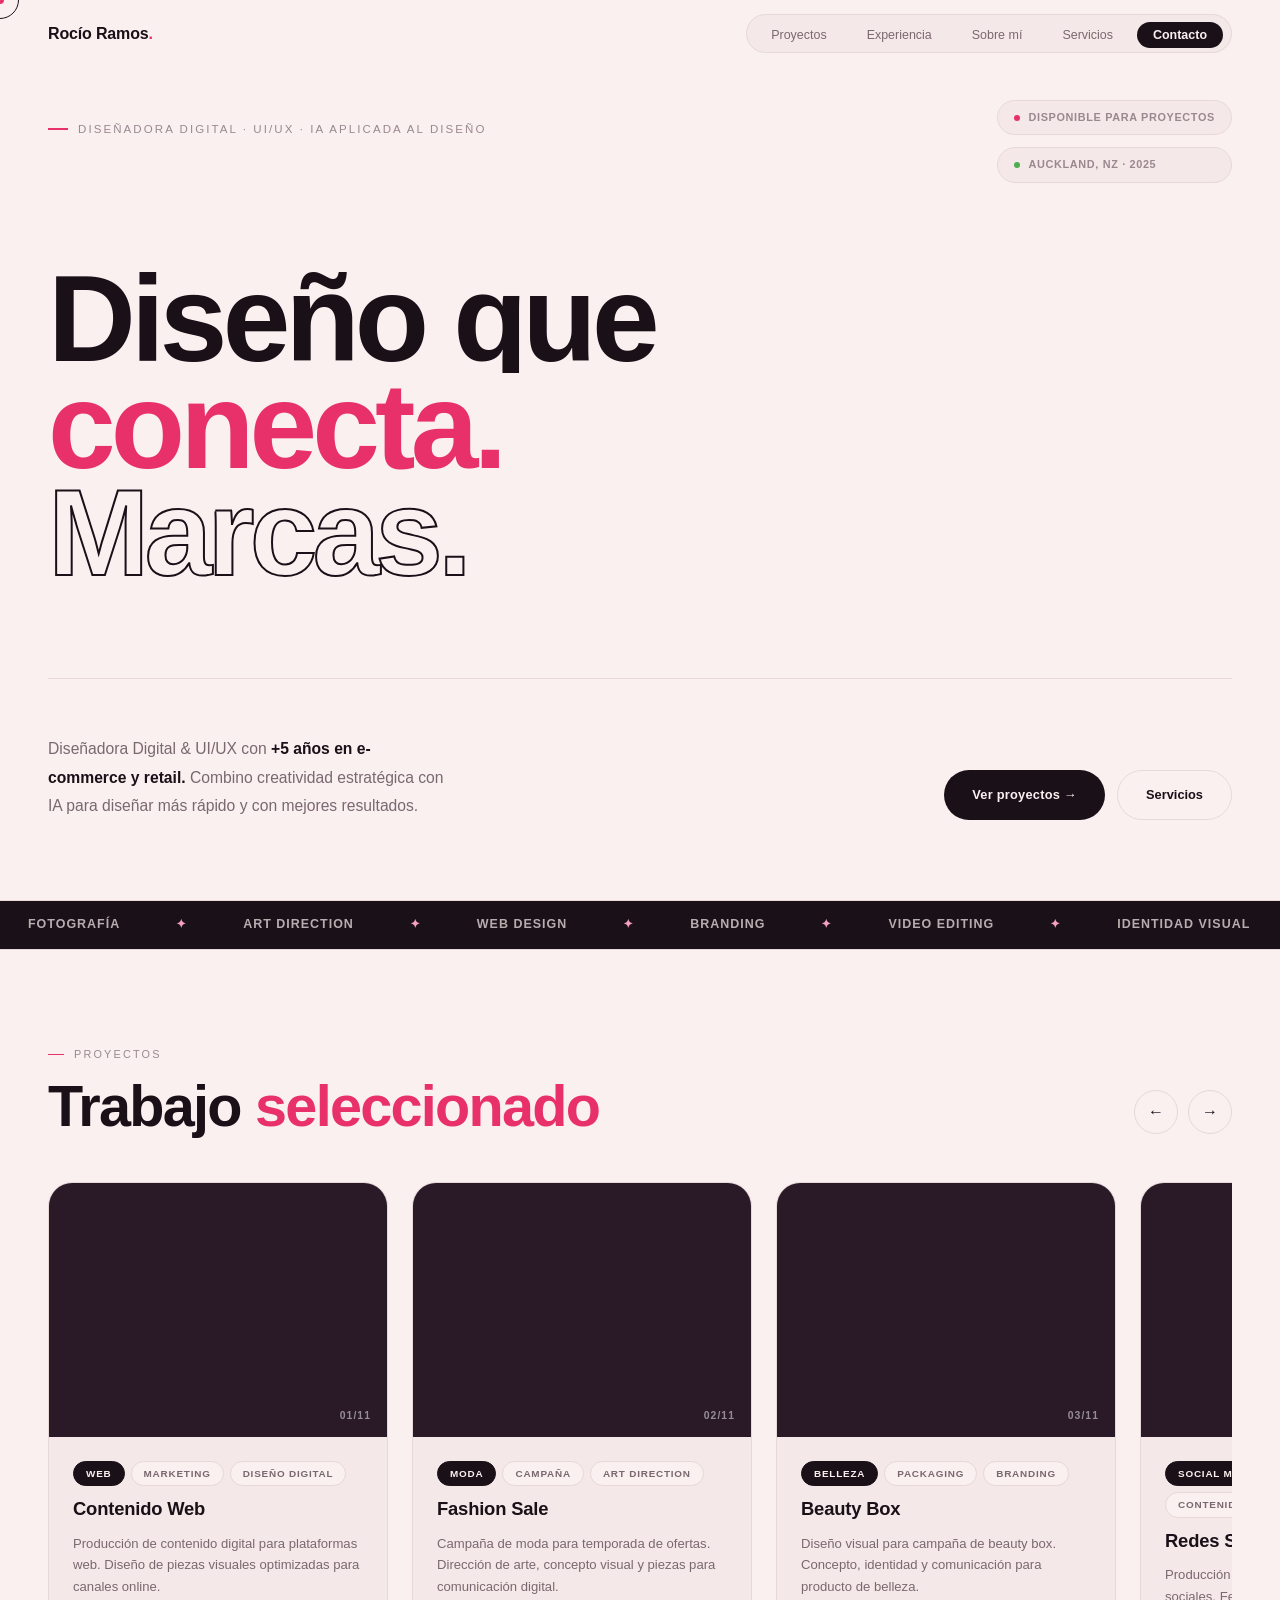
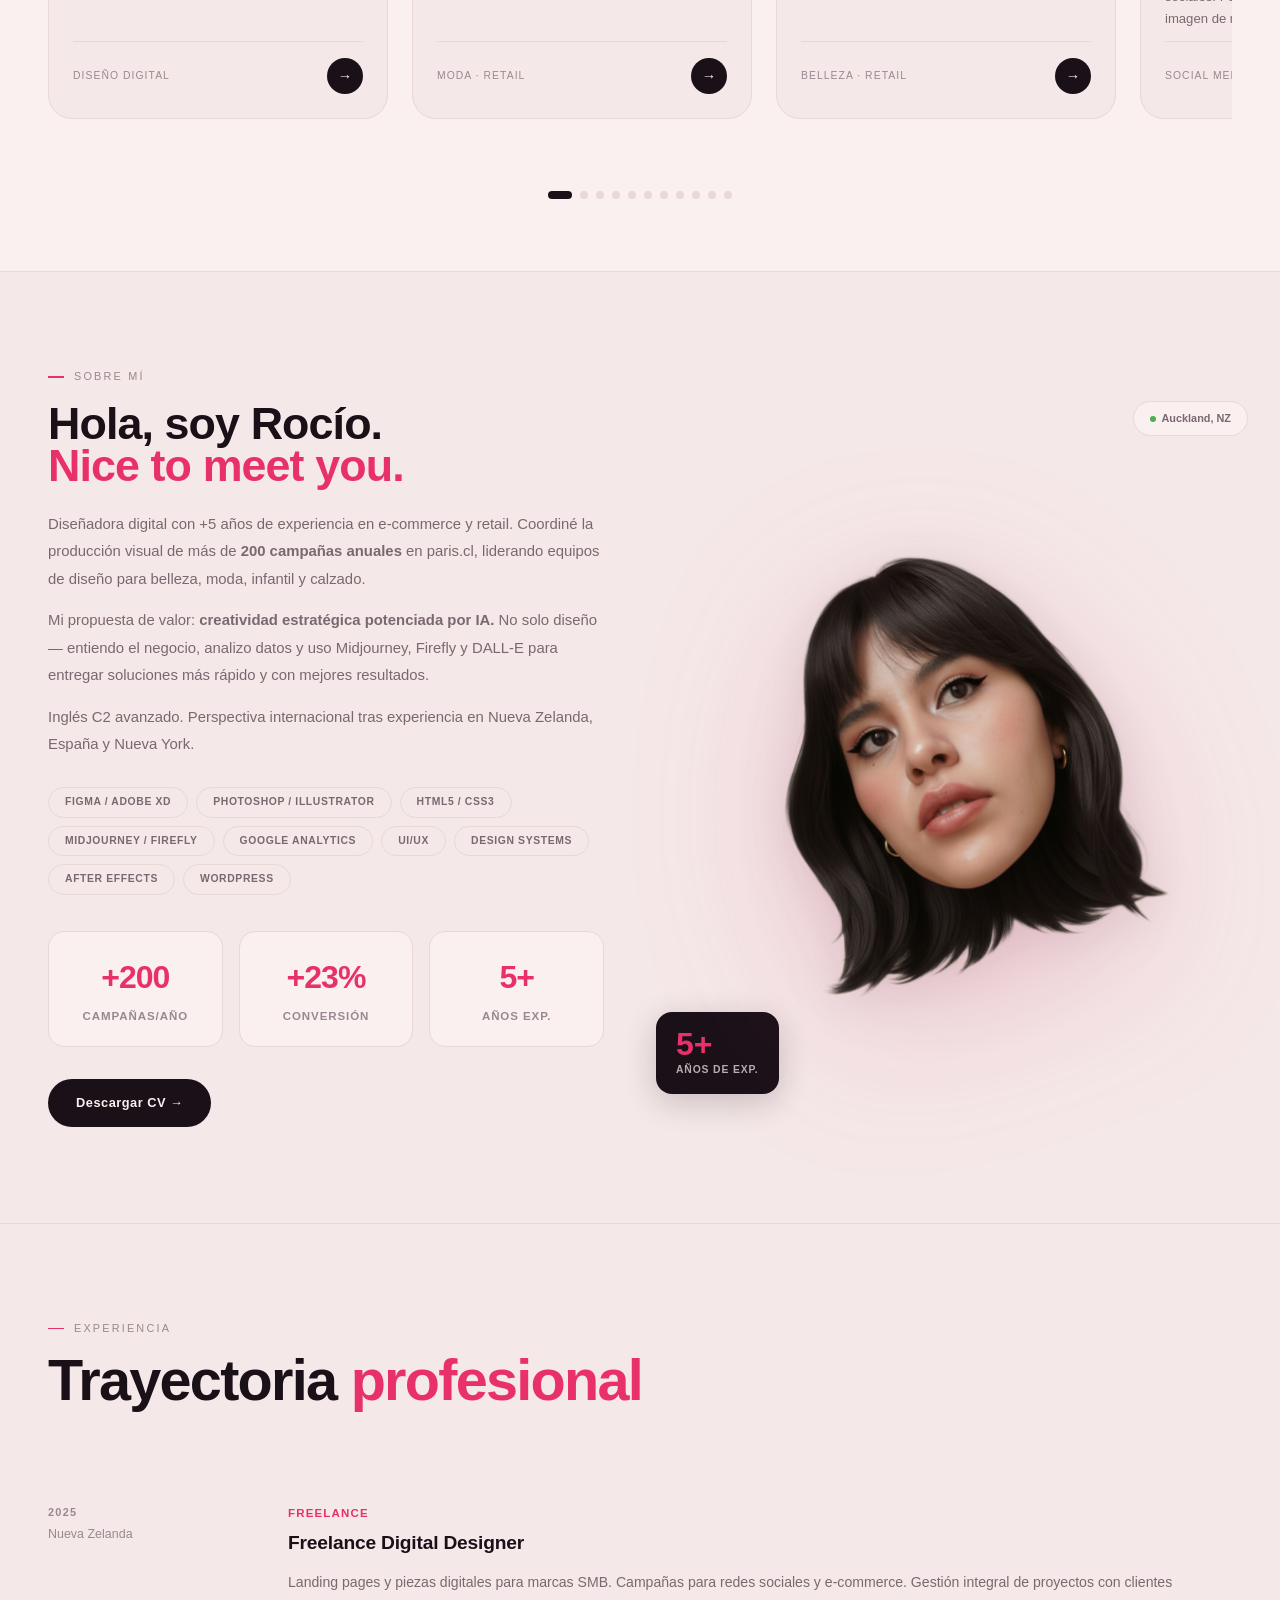
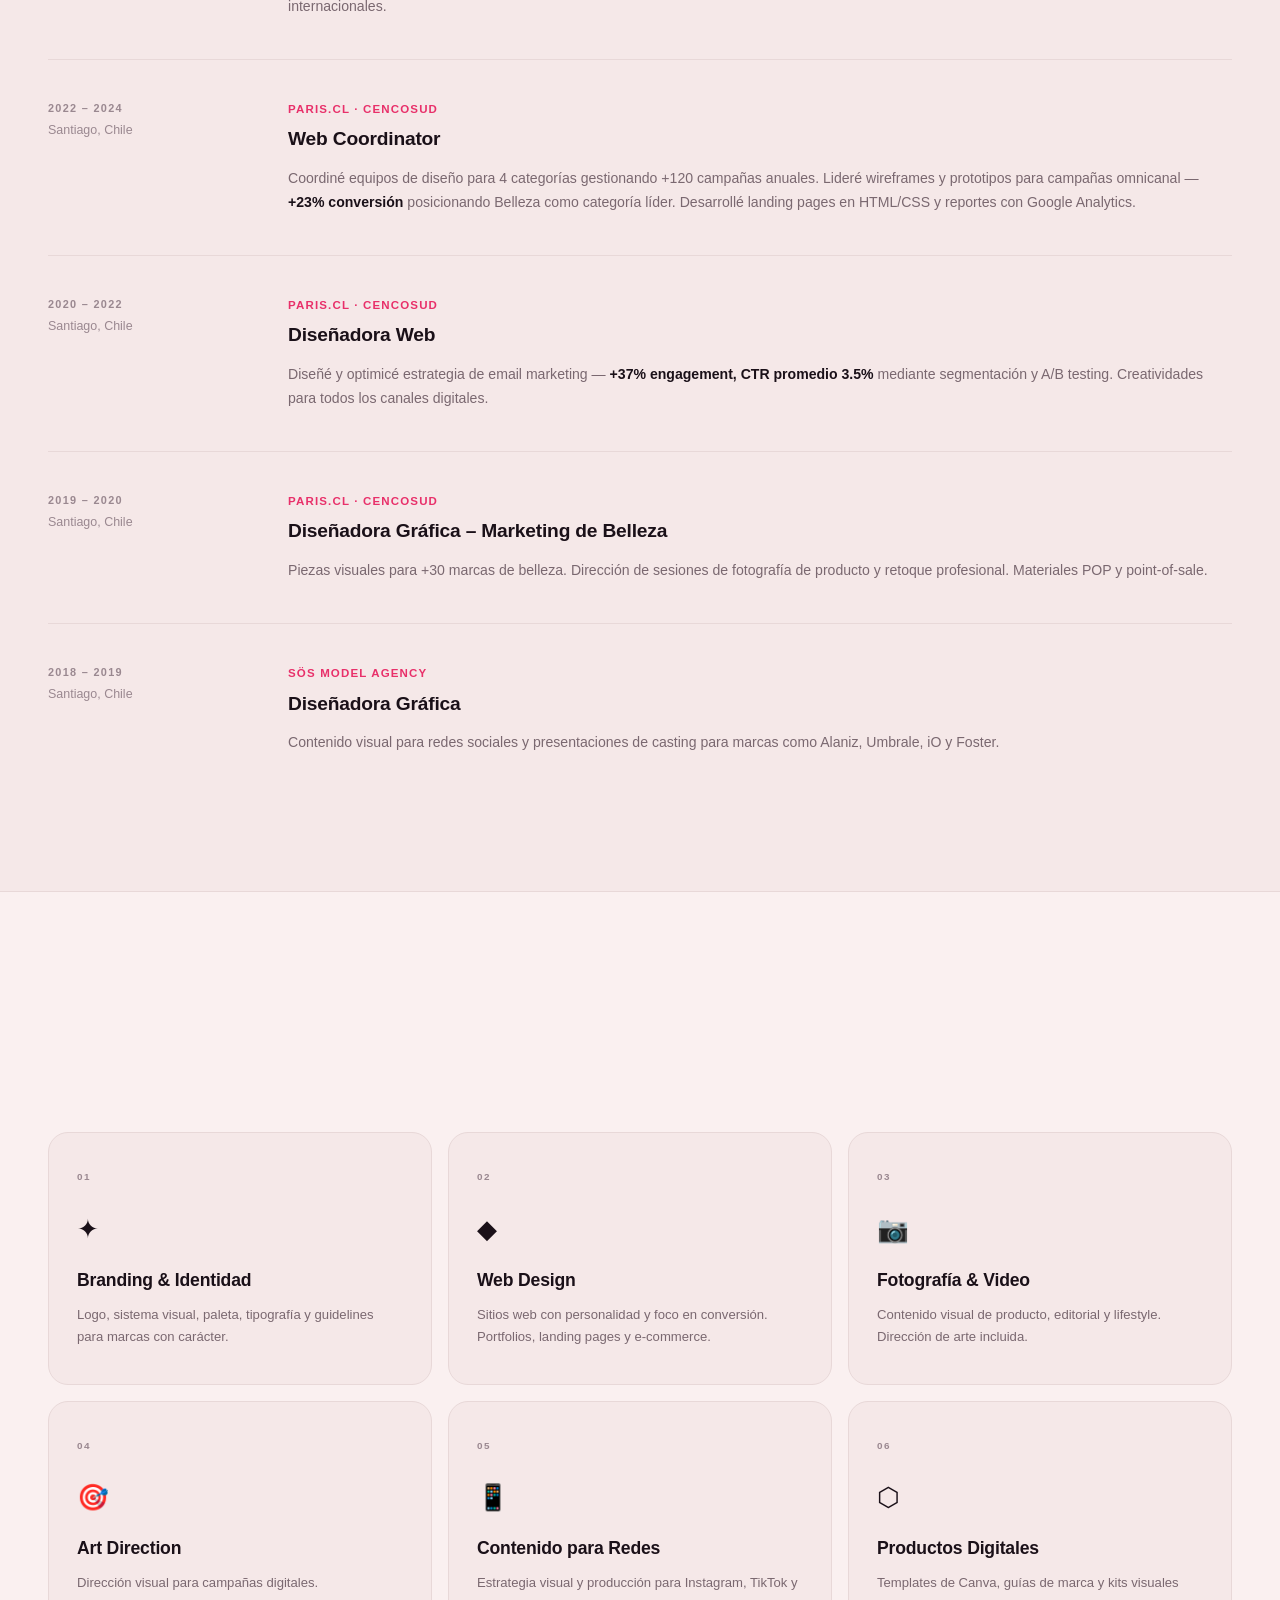
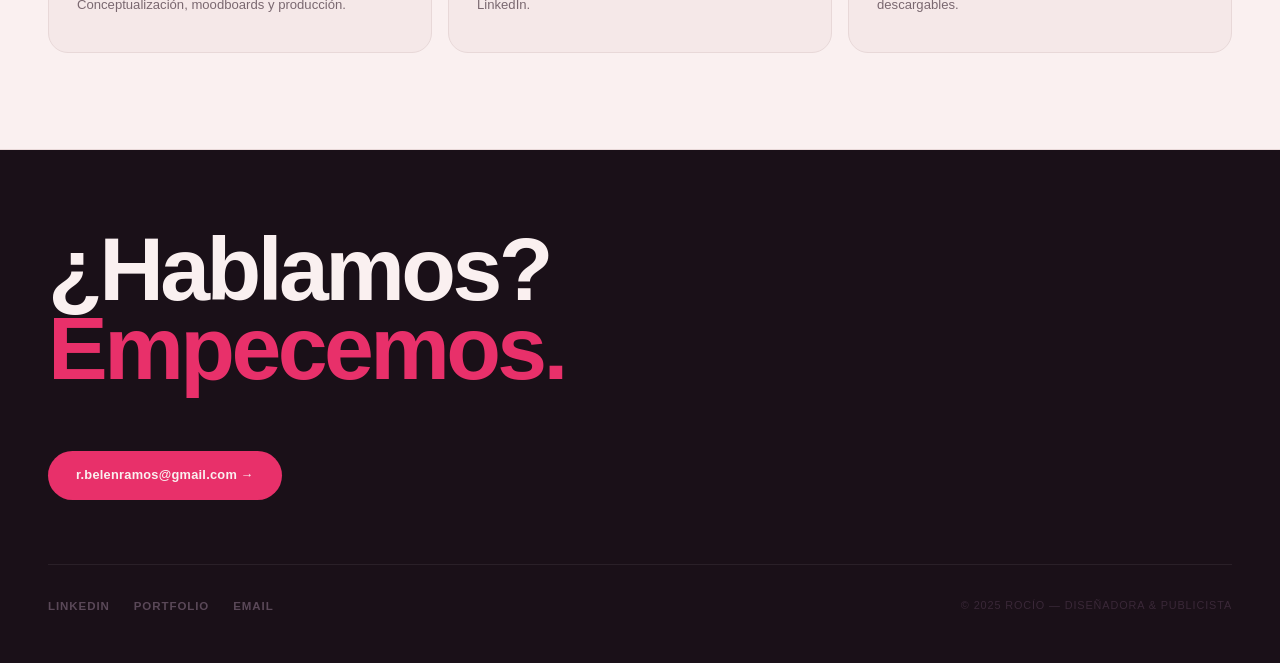
==== index.html @ 5557139a "Initial portfolio upload" ====
<!DOCTYPE html>
<html lang="es">
<head>
<meta charset="UTF-8">
<meta name="viewport" content="width=device-width, initial-scale=1.0">
<title>Rocío Ramos — Diseñadora & Publicista</title>
<link rel="preconnect" href="https://fonts.googleapis.com">
<link href="https://fonts.cdnfonts.com/css/satoshi" rel="stylesheet">
<style>
:root{
  --bg:#FAF0F0;
  --bg2:#F5E8E8;
  --bg3:#EFE0E0;
  --ink:#1A1018;
  --muted:#9A8890;
  --mid:#7A6870;
  --line:#E8D8D8;
  --accent:#E8306A;
  --accent2:#F5A0C0;
  --card2:#E8F4FF;
  --card4:#E8FFE8;
  --card6:#FFE8F4;
}
*,*::before,*::after{box-sizing:border-box;margin:0;padding:0}
html{scroll-behavior:smooth}
body{background:var(--bg);color:var(--ink);font-family:'Satoshi',sans-serif;font-weight:400;overflow-x:hidden;cursor:none;line-height:1.6}

/* CURSOR */
#cdot{position:fixed;width:8px;height:8px;background:var(--accent);border-radius:50%;pointer-events:none;z-index:9999;transform:translate(-50%,-50%);transition:width .2s,height .2s}
#cring{position:fixed;width:38px;height:38px;border:1.5px solid var(--ink);border-radius:50%;pointer-events:none;z-index:9998;transform:translate(-50%,-50%);transition:width .35s,height .35s,border-color .3s,opacity .3s}
body.hov #cdot{width:14px;height:14px}
body.hov #cring{width:54px;height:54px;border-color:var(--accent);opacity:.6}

/* NAV */
nav{
  position:fixed;top:0;left:0;right:0;z-index:200;
  padding:0 48px;height:68px;
  display:flex;justify-content:space-between;align-items:center;
  background:var(--bg);
  border-bottom:1px solid transparent;
  transition:border-color .3s;
}
nav.scrolled{border-color:var(--line)}
.nav-logo{
  font-size:1rem;font-weight:800;text-decoration:none;
  color:var(--ink);letter-spacing:-.01em;
}
.nav-logo span{color:var(--accent)}
.nav-links{display:flex;gap:8px;list-style:none;align-items:center;
  background:var(--bg2);border-radius:100px;padding:6px 8px;border:1px solid var(--line);}
.nav-links a{
  text-decoration:none;color:var(--mid);font-size:.78rem;
  font-weight:500;cursor:none;transition:color .2s;
  padding:6px 16px;border-radius:100px;
}
.nav-links a:hover{color:var(--ink);background:var(--bg)}
.nav-cta{
  background:var(--ink) !important;color:#FAF0F0 !important;
  font-weight:600 !important;
}
.nav-cta:hover{background:var(--accent) !important;color:white !important}

/* HERO */
.hero{
  min-height:100vh;
  padding:120px 48px 80px;
  display:grid;
  grid-template-rows:auto 1fr auto;
  position:relative;
  overflow:hidden;
}

.hero-eyebrow{
  font-size:.72rem;letter-spacing:.18em;text-transform:uppercase;
  color:var(--muted);margin-bottom:36px;
  display:flex;align-items:center;gap:10px;
  opacity:0;animation:fadeUp .6s .1s forwards;
}
.hero-eyebrow::before{content:'';width:20px;height:1.5px;background:var(--accent)}

.hero-heading{
  font-size:clamp(4rem,9.5vw,10rem);
  line-height:.88;font-weight:800;
  letter-spacing:-.04em;
  align-self:center;
}
.hl{display:block;overflow:hidden}
.hl-i{display:block;opacity:0;transform:translateY(105%)}
.hl:nth-child(1) .hl-i{animation:lineUp .85s .15s forwards}
.hl:nth-child(2) .hl-i{animation:lineUp .85s .27s forwards}
.hl:nth-child(3) .hl-i{animation:lineUp .85s .39s forwards}
.hero-heading .acc{color:var(--accent)}
.hero-heading .out{
  -webkit-text-stroke:2px var(--ink);color:transparent;
}

.hero-bottom{
  display:flex;justify-content:space-between;align-items:flex-end;
  padding-top:56px;
  border-top:1px solid var(--line);
  opacity:0;animation:fadeUp .7s .6s forwards;
}
.hero-bio{max-width:400px;font-size:.98rem;line-height:1.8;color:var(--mid)}
.hero-bio strong{color:var(--ink);font-weight:600}
.hero-actions{display:flex;gap:12px;flex-shrink:0}

.btn-fill{
  display:inline-flex;align-items:center;gap:8px;
  background:var(--ink);color:var(--bg);
  padding:14px 28px;font-size:.8rem;font-weight:700;
  letter-spacing:.02em;border-radius:100px;
  text-decoration:none;cursor:none;
  transition:background .25s,transform .2s;
}
.btn-fill:hover{background:var(--accent);transform:translateY(-2px)}
.btn-ghost{
  display:inline-flex;align-items:center;gap:8px;
  background:transparent;color:var(--ink);
  padding:14px 28px;font-size:.8rem;font-weight:600;
  border:1.5px solid var(--line);border-radius:100px;
  text-decoration:none;cursor:none;
  transition:border-color .25s,transform .2s;
}
.btn-ghost:hover{border-color:var(--ink);transform:translateY(-2px)}

/* deco pill top-right */
.hero-deco{
  position:absolute;top:100px;right:48px;
  display:flex;flex-direction:column;gap:12px;
  opacity:0;animation:fadeUp .7s .7s forwards;
}
.deco-pill{
  background:var(--bg2);border:1px solid var(--line);
  border-radius:100px;padding:8px 16px;
  font-size:.68rem;font-weight:600;letter-spacing:.06em;
  text-transform:uppercase;color:var(--muted);
  display:flex;align-items:center;gap:8px;
}
.deco-pill-dot{width:6px;height:6px;background:var(--accent);border-radius:50%}

/* TICKER */
.ticker{overflow:hidden;border-top:1px solid var(--line);border-bottom:1px solid var(--line);padding:14px 0;background:var(--ink)}
.ticker-track{display:flex;width:max-content;animation:scroll 26s linear infinite}
.ticker-track:hover{animation-play-state:paused}
.ticker-item{font-size:.78rem;font-weight:700;color:#FAF0F0;padding:0 28px;letter-spacing:.08em;text-transform:uppercase;white-space:nowrap;opacity:.7}
.ticker-sep{color:var(--accent2);opacity:1 !important}

/* SECTION WRAPPER */
.section{padding:96px 48px;border-bottom:1px solid var(--line)}
.sec-label{
  font-size:.68rem;letter-spacing:.2em;text-transform:uppercase;
  color:var(--muted);margin-bottom:16px;
  display:flex;align-items:center;gap:10px;
}
.sec-label::before{content:'';width:16px;height:1.5px;background:var(--accent)}
.sec-title{
  font-size:clamp(2.4rem,4.5vw,4rem);font-weight:800;
  letter-spacing:-.03em;line-height:.95;margin-bottom:56px;
}
.sec-title .acc{color:var(--accent)}

/* ── PROJECTS SLIDER ── */
#proyectos{padding-bottom:0}
.proj-header{
  display:flex;justify-content:space-between;align-items:flex-end;
  margin-bottom:48px;
}
.proj-controls{display:flex;gap:10px}
.proj-btn{
  width:44px;height:44px;border-radius:50%;
  border:1.5px solid var(--line);background:transparent;
  display:flex;align-items:center;justify-content:center;
  font-size:1rem;color:var(--ink);cursor:none;
  transition:background .2s,border-color .2s,color .2s,transform .2s;
}
.proj-btn:hover{background:var(--ink);border-color:var(--ink);color:var(--bg);transform:scale(1.05)}
.proj-btn.active-btn{background:var(--ink);border-color:var(--ink);color:var(--bg)}

.slider-viewport{overflow:hidden;padding-bottom:72px}
.slider-track{
  display:flex;gap:24px;
  transition:transform .6s cubic-bezier(.16,1,.3,1);
}

.proj-card{
  flex-shrink:0;
  width:340px;
  background:var(--bg2);
  border-radius:24px;
  overflow:hidden;
  border:1px solid var(--line);
  cursor:none;
  transition:transform .35s cubic-bezier(.16,1,.3,1),box-shadow .35s;
  display:flex;flex-direction:column;
}
.proj-card:hover{transform:translateY(-8px);box-shadow:0 24px 60px rgba(26,16,24,.1)}

.proj-card-img{
  width:100%;aspect-ratio:4/3;
  display:flex;align-items:center;justify-content:center;
  font-size:2.5rem;
  position:relative;overflow:hidden;
  flex-shrink:0;
}
.proj-card-img .proj-num-overlay{
  position:absolute;bottom:12px;right:16px;
  font-size:.65rem;font-weight:700;letter-spacing:.1em;
  color:rgba(255,255,255,.5);
}

.proj-card-body{padding:24px;flex:1;display:flex;flex-direction:column;gap:12px}
.proj-card-tags{display:flex;flex-wrap:wrap;gap:6px}
.proj-card-tag{
  font-size:.62rem;font-weight:700;letter-spacing:.08em;text-transform:uppercase;
  padding:4px 12px;border-radius:100px;
  background:var(--bg);border:1px solid var(--line);
  color:var(--mid);
}
.proj-card-tag.hl-tag{background:var(--ink);color:var(--bg);border-color:var(--ink)}
.proj-card-name{font-size:1.15rem;font-weight:800;letter-spacing:-.01em;line-height:1.2}
.proj-card-desc{font-size:.82rem;color:var(--mid);line-height:1.65;flex:1}
.proj-card-footer{
  display:flex;justify-content:space-between;align-items:center;
  padding-top:16px;border-top:1px solid var(--line);margin-top:auto;
}
.proj-card-year{font-size:.65rem;letter-spacing:.1em;text-transform:uppercase;color:var(--muted)}
.proj-card-arrow{
  width:36px;height:36px;border-radius:50%;
  background:var(--ink);color:var(--bg);
  display:flex;align-items:center;justify-content:center;
  font-size:.9rem;
  transition:background .2s,transform .3s;
}
.proj-card:hover .proj-card-arrow{background:var(--accent);transform:rotate(45deg)}

/* slider dots */
.slider-dots{
  display:flex;gap:8px;justify-content:center;
  padding:0 0 72px;
}
.dot{
  width:8px;height:8px;border-radius:50%;
  background:var(--line);cursor:none;
  transition:width .3s,background .3s;
}
.dot.active{width:24px;border-radius:4px;background:var(--ink)}

/* ABOUT */
#sobre-mi{background:var(--bg2);display:grid;grid-template-columns:1fr 1fr;gap:72px;align-items:center}
#sobre-mi .about-img-wrap{order:2}
#sobre-mi .sr:last-child{order:1}
.about-img-wrap{position:relative}
.about-img{
  width:100%;aspect-ratio:3/4;
  background:transparent;border:none;border-radius:0;
  display:flex;align-items:center;justify-content:center;overflow:visible;
}
.about-img img{
  width:100%;height:100%;object-fit:contain;object-position:center;
  filter:drop-shadow(0 40px 80px rgba(200,48,100,.2)) drop-shadow(0 8px 24px rgba(26,16,24,.1));
  transform-origin:center;
  transition:filter .3s;
  position:relative;z-index:2;
}
.about-img img:hover{
  filter:drop-shadow(0 48px 96px rgba(200,48,100,.3)) drop-shadow(0 8px 24px rgba(26,16,24,.12));
}
  50%{transform:translateY(-14px) rotate(.5deg)}
}
#about-section{position:relative;overflow:hidden}
#about-section::before{
  content:'';position:absolute;inset:0;
  background:
    radial-gradient(ellipse 70% 60% at 20% 50%, rgba(232,48,106,.1) 0%, transparent 65%),
    radial-gradient(ellipse 50% 50% at 80% 30%, rgba(245,160,192,.15) 0%, transparent 60%),
    radial-gradient(ellipse 40% 40% at 60% 80%, rgba(200,48,150,.08) 0%, transparent 55%);
  pointer-events:none;z-index:0;
}
#about-section > *{position:relative;z-index:1}
.about-img img{will-change:transform}
.about-badge{
  position:absolute;bottom:24px;left:-20px;
  background:var(--ink);color:var(--bg);
  border-radius:16px;padding:16px 20px;
  font-size:.78rem;font-weight:700;
  box-shadow:0 8px 32px rgba(26,16,24,.2);
}
.about-badge-n{font-size:2rem;font-weight:800;line-height:1;color:var(--accent)}
.about-badge-l{font-size:.65rem;letter-spacing:.08em;text-transform:uppercase;opacity:.7;margin-top:2px}
.about-location{
  position:absolute;top:24px;right:-16px;
  background:var(--bg);border:1px solid var(--line);
  border-radius:100px;padding:8px 16px;
  font-size:.68rem;font-weight:600;color:var(--mid);
  display:flex;align-items:center;gap:6px;
}
.loc-dot{width:6px;height:6px;background:#4CAF50;border-radius:50%}

.about-h{font-size:clamp(1.9rem,3.5vw,3.2rem);font-weight:800;letter-spacing:-.02em;line-height:.95;margin-bottom:24px}
.about-h .acc{color:var(--accent)}
.about-p{font-size:.93rem;line-height:1.85;color:var(--mid);margin-bottom:14px}
.skills{display:flex;flex-wrap:wrap;gap:8px;margin-top:28px}
.skill{
  font-size:.65rem;font-weight:700;letter-spacing:.06em;text-transform:uppercase;
  border:1.5px solid var(--line);color:var(--mid);
  padding:6px 16px;border-radius:100px;cursor:none;
  transition:border-color .2s,color .2s,background .2s;
}
.skill:hover{border-color:var(--ink);color:var(--ink);background:var(--bg)}

/* SERVICIOS */
#servicios{background:var(--bg)}
.srv-grid{display:grid;grid-template-columns:repeat(3,1fr);gap:16px;margin-top:0}
.srv-card{
  background:var(--bg2);border:1px solid var(--line);
  border-radius:20px;padding:36px 28px;
  cursor:none;position:relative;overflow:hidden;
  transition:transform .3s,box-shadow .3s,background .3s;
}
.srv-card:hover{transform:translateY(-4px);box-shadow:0 16px 40px rgba(26,16,24,.08);background:var(--bg3)}
.srv-card::before{
  content:'';position:absolute;top:0;left:0;right:0;
  height:3px;background:var(--accent);
  transform:scaleX(0);transform-origin:left;
  transition:transform .4s cubic-bezier(.16,1,.3,1);
}
.srv-card:hover::before{transform:scaleX(1)}
.srv-n{font-size:.62rem;letter-spacing:.14em;color:var(--muted);margin-bottom:24px;font-weight:600}
.srv-icon{font-size:1.6rem;margin-bottom:16px;display:block}
.srv-name{font-size:1.1rem;font-weight:800;margin-bottom:10px;letter-spacing:-.01em}
.srv-desc{font-size:.82rem;color:var(--mid);line-height:1.65}

/* FOOTER */
footer{background:var(--ink);color:var(--bg);padding:80px 48px 48px}
.footer-big{
  font-size:clamp(3rem,7vw,7rem);font-weight:800;
  line-height:.88;letter-spacing:-.04em;margin-bottom:64px;
}
.footer-big .acc{color:var(--accent)}
.footer-row{
  display:flex;justify-content:space-between;align-items:center;
  padding-top:32px;border-top:1px solid #2A2028;
}
.footer-links{display:flex;gap:24px}
.footer-links a{
  font-size:.72rem;font-weight:600;letter-spacing:.08em;text-transform:uppercase;
  color:#5A4858;text-decoration:none;cursor:none;transition:color .2s;
}
.footer-links a:hover{color:var(--accent2)}
.footer-copy{font-size:.68rem;letter-spacing:.08em;text-transform:uppercase;color:#3A2838}

/* SCROLL REVEAL */
.sr{opacity:0;transform:translateY(24px);transition:opacity .75s cubic-bezier(.16,1,.3,1),transform .75s cubic-bezier(.16,1,.3,1)}
.sr.in{opacity:1;transform:translateY(0)}

/* KEYFRAMES */
@keyframes fadeUp{from{opacity:0;transform:translateY(14px)}to{opacity:1;transform:translateY(0)}}
@keyframes lineUp{from{opacity:0;transform:translateY(105%)}to{opacity:1;transform:translateY(0)}}
@keyframes scroll{from{transform:translateX(0)}to{transform:translateX(-50%)}}

  60%{opacity:1}
  100%{transform:translate(calc(-50% + var(--vx)), calc(-50% + var(--vy))) rotate(600deg);opacity:0}
}

@keyframes confettiExplode{
  0%{transform:translate(-50%,-50%) rotate(0deg);opacity:1}
  60%{opacity:1}
  100%{transform:translate(calc(-50% + var(--vx)), calc(-50% + var(--vy))) rotate(600deg);opacity:0}
}
/* RESPONSIVE */
@media(max-width:900px){
  nav{padding:0 24px}
  .nav-links{gap:4px;padding:4px 6px}
  .nav-links a{padding:6px 10px;font-size:.72rem}
  .section{padding:64px 24px}
  .hero{padding:100px 24px 64px}
  .hero-deco{display:none}
  .hero-bottom{flex-direction:column;align-items:flex-start;gap:28px}
  .proj-card{width:280px}
  #sobre-mi{grid-template-columns:1fr;gap:40px}
  .srv-grid{grid-template-columns:1fr 1fr}
  footer{padding:56px 24px 40px}
  .footer-row{flex-direction:column;gap:16px;align-items:flex-start}
}
@media(max-width:600px){
  .srv-grid{grid-template-columns:1fr}
  .proj-card{width:260px}
}
</style>
</head>
<body>

<div id="cdot"></div>
<div id="cring"></div>

<!-- NAV -->
<nav id="nav">
  <a href="#" class="nav-logo">Rocío Ramos<span>.</span></a>
  <ul class="nav-links">
    <li><a href="#proyectos">Proyectos</a></li>
    <li><a href="#experiencia">Experiencia</a></li>
    <li><a href="#sobre-mi">Sobre mí</a></li>
    <li><a href="#servicios">Servicios</a></li>
    <li><a href="mailto:r.belenramos@gmail.com" class="nav-cta">Contacto</a></li>
  </ul>
</nav>

<!-- HERO -->
<section class="hero">
  <p class="hero-eyebrow">Diseñadora Digital · UI/UX · IA aplicada al diseño</p>

  <h1 class="hero-heading">
    <span class="hl"><span class="hl-i">Diseño que</span></span>
    <span class="hl"><span class="hl-i acc">conecta.</span></span>
    <span class="hl"><span class="hl-i out">Marcas.</span></span>
  </h1>

  <div class="hero-bottom">
    <p class="hero-bio">Diseñadora Digital & UI/UX con <strong>+5 años en e-commerce y retail.</strong> Combino creatividad estratégica con IA para diseñar más rápido y con mejores resultados.</p>
    <div class="hero-actions">
      <a href="#proyectos" class="btn-fill">Ver proyectos →</a>
      <a href="#servicios" class="btn-ghost">Servicios</a>
    </div>
  </div>

  <div class="hero-deco">
    <div class="deco-pill"><span class="deco-pill-dot"></span>Disponible para proyectos</div>
    <div class="deco-pill"><span class="deco-pill-dot" style="background:#4CAF50"></span>Auckland, NZ · 2025</div>
  </div>
</section>

<!-- TICKER -->
<div class="ticker">
  <div class="ticker-track">
    <span class="ticker-item">Fotografía</span><span class="ticker-item ticker-sep">✦</span>
    <span class="ticker-item">Art Direction</span><span class="ticker-item ticker-sep">✦</span>
    <span class="ticker-item">Web Design</span><span class="ticker-item ticker-sep">✦</span>
    <span class="ticker-item">Branding</span><span class="ticker-item ticker-sep">✦</span>
    <span class="ticker-item">Video Editing</span><span class="ticker-item ticker-sep">✦</span>
    <span class="ticker-item">Identidad Visual</span><span class="ticker-item ticker-sep">✦</span>
    <span class="ticker-item">Fashion</span><span class="ticker-item ticker-sep">✦</span>
    <span class="ticker-item">Estrategia Digital</span><span class="ticker-item ticker-sep">✦</span>
    <span class="ticker-item">Fotografía</span><span class="ticker-item ticker-sep">✦</span>
    <span class="ticker-item">Art Direction</span><span class="ticker-item ticker-sep">✦</span>
    <span class="ticker-item">Web Design</span><span class="ticker-item ticker-sep">✦</span>
    <span class="ticker-item">Branding</span><span class="ticker-item ticker-sep">✦</span>
    <span class="ticker-item">Video Editing</span><span class="ticker-item ticker-sep">✦</span>
    <span class="ticker-item">Identidad Visual</span><span class="ticker-item ticker-sep">✦</span>
    <span class="ticker-item">Fashion</span><span class="ticker-item ticker-sep">✦</span>
    <span class="ticker-item">Estrategia Digital</span><span class="ticker-item ticker-sep">✦</span>
  </div>
</div>

<!-- PROYECTOS -->
<section class="section" id="proyectos">
  <div class="proj-header sr">
    <div>
      <p class="sec-label">Proyectos</p>
      <h2 class="sec-title" style="margin-bottom:0">Trabajo <span class="acc">seleccionado</span></h2>
    </div>
    <div class="proj-controls">
      <button class="proj-btn" id="prevBtn" aria-label="Anterior">←</button>
      <button class="proj-btn" id="nextBtn" aria-label="Siguiente">→</button>
    </div>
  </div>

  <div class="slider-viewport">
    <div class="slider-track" id="sliderTrack">

      <!-- 01 Contenido Web -->
      <div class="proj-card">
        <div class="proj-card-img" style="padding:0;background:#EEE8F0">
          <img src="img/projects/01-contenido-web.jpg" style="cursor:pointer" alt="Contenido Web" style="width:100%;height:100%;object-fit:cover" onerror="this.parentElement.style.background='#2A1A28';this.style.display='none'">
          <span class="proj-num-overlay">01/11</span>
        </div>
        <div class="proj-card-body">
          <div class="proj-card-tags">
            <span class="proj-card-tag hl-tag">Web</span>
            <span class="proj-card-tag">Marketing</span>
            <span class="proj-card-tag">Diseño Digital</span>
          </div>
          <h3 class="proj-card-name">Contenido Web</h3>
          <p class="proj-card-desc">Producción de contenido digital para plataformas web. Diseño de piezas visuales optimizadas para canales online.</p>
          <div class="proj-card-footer">
            <span class="proj-card-year">Diseño Digital</span>
            <div class="proj-card-arrow">→</div>
          </div>
        </div>
      </div>

      <!-- 02 Fashion Sale -->
      <div class="proj-card">
        <div class="proj-card-img" style="padding:0;background:#EEE8F0">
          <img src="img/projects/02-fashion-sale.jpg" style="cursor:pointer" alt="Fashion Sale" style="width:100%;height:100%;object-fit:cover" onerror="this.parentElement.style.background='#2A1A28';this.style.display='none'">
          <span class="proj-num-overlay">02/11</span>
        </div>
        <div class="proj-card-body">
          <div class="proj-card-tags">
            <span class="proj-card-tag hl-tag">Moda</span>
            <span class="proj-card-tag">Campaña</span>
            <span class="proj-card-tag">Art Direction</span>
          </div>
          <h3 class="proj-card-name">Fashion Sale</h3>
          <p class="proj-card-desc">Campaña de moda para temporada de ofertas. Dirección de arte, concepto visual y piezas para comunicación digital.</p>
          <div class="proj-card-footer">
            <span class="proj-card-year">Moda · Retail</span>
            <div class="proj-card-arrow">→</div>
          </div>
        </div>
      </div>

      <!-- 03 Beauty Box -->
      <div class="proj-card">
        <div class="proj-card-img" style="padding:0;background:#EEE8F0">
          <img src="img/projects/03-beauty-box.jpg" style="cursor:pointer" alt="Beauty Box" style="width:100%;height:100%;object-fit:cover" onerror="this.parentElement.style.background='#2A1A28';this.style.display='none'">
          <span class="proj-num-overlay">03/11</span>
        </div>
        <div class="proj-card-body">
          <div class="proj-card-tags">
            <span class="proj-card-tag hl-tag">Belleza</span>
            <span class="proj-card-tag">Packaging</span>
            <span class="proj-card-tag">Branding</span>
          </div>
          <h3 class="proj-card-name">Beauty Box</h3>
          <p class="proj-card-desc">Diseño visual para campaña de beauty box. Concepto, identidad y comunicación para producto de belleza.</p>
          <div class="proj-card-footer">
            <span class="proj-card-year">Belleza · Retail</span>
            <div class="proj-card-arrow">→</div>
          </div>
        </div>
      </div>

      <!-- 04 Redes Sociales -->
      <div class="proj-card">
        <div class="proj-card-img" style="padding:0;background:#EEE8F0">
          <img src="img/projects/04-redes-sociales.jpg" style="cursor:pointer" alt="Redes sociales" style="width:100%;height:100%;object-fit:cover" onerror="this.parentElement.style.background='#2A1A28';this.style.display='none'">
          <span class="proj-num-overlay">04/11</span>
        </div>
        <div class="proj-card-body">
          <div class="proj-card-tags">
            <span class="proj-card-tag hl-tag">Social Media</span>
            <span class="proj-card-tag">Marketing</span>
            <span class="proj-card-tag">Contenido</span>
          </div>
          <h3 class="proj-card-name">Redes Sociales</h3>
          <p class="proj-card-desc">Producción de contenido visual para redes sociales. Feed coherente, piezas para stories e imagen de marca.</p>
          <div class="proj-card-footer">
            <span class="proj-card-year">Social Media</span>
            <div class="proj-card-arrow">→</div>
          </div>
        </div>
      </div>

      <!-- 05 Día del Labial -->
      <div class="proj-card">
        <div class="proj-card-img" style="padding:0;background:#EEE8F0">
          <img src="img/projects/05-dia-del-labial.jpg" style="cursor:pointer" alt="Día del labial" style="width:100%;height:100%;object-fit:cover" onerror="this.parentElement.style.background='#2A1A28';this.style.display='none'">
          <span class="proj-num-overlay">05/11</span>
        </div>
        <div class="proj-card-body">
          <div class="proj-card-tags">
            <span class="proj-card-tag hl-tag">Belleza</span>
            <span class="proj-card-tag">Campaña</span>
            <span class="proj-card-tag">MAC Cosmetics</span>
          </div>
          <h3 class="proj-card-name">Día del Labial</h3>
          <p class="proj-card-desc">Campaña para celebración del Día del Labial. Concepto creativo, piezas digitales y activación de marca en punto de venta.</p>
          <div class="proj-card-footer">
            <span class="proj-card-year">Belleza · MAC Cosmetics</span>
            <div class="proj-card-arrow">→</div>
          </div>
        </div>
      </div>

      <!-- 06 Mailing -->
      <div class="proj-card">
        <div class="proj-card-img" style="padding:0;background:#EEE8F0">
          <img src="img/projects/06-mailing.jpg" style="cursor:pointer" alt="Mailing" style="width:100%;height:100%;object-fit:cover" onerror="this.parentElement.style.background='#2A1A28';this.style.display='none'">
          <span class="proj-num-overlay">06/11</span>
        </div>
        <div class="proj-card-body">
          <div class="proj-card-tags">
            <span class="proj-card-tag hl-tag">Email Marketing</span>
            <span class="proj-card-tag">Diseño Digital</span>
            <span class="proj-card-tag">HTML</span>
          </div>
          <h3 class="proj-card-name">Mailing</h3>
          <p class="proj-card-desc">Diseño y producción de campañas de email marketing. Templates HTML, newsletters y comunicaciones digitales.</p>
          <div class="proj-card-footer">
            <span class="proj-card-year">Email Marketing</span>
            <div class="proj-card-arrow">→</div>
          </div>
        </div>
      </div>

      <!-- 07 Instagram Stories -->
      <div class="proj-card">
        <div class="proj-card-img" style="padding:0;background:#EEE8F0">
          <img src="img/projects/07-instagram-stories.jpg" style="cursor:pointer" alt="Instagram Stories" style="width:100%;height:100%;object-fit:cover" onerror="this.parentElement.style.background='#2A1A28';this.style.display='none'">
          <span class="proj-num-overlay">07/11</span>
        </div>
        <div class="proj-card-body">
          <div class="proj-card-tags">
            <span class="proj-card-tag hl-tag">Instagram</span>
            <span class="proj-card-tag">Video</span>
            <span class="proj-card-tag">Social Media</span>
          </div>
          <h3 class="proj-card-name">Instagram Stories & Reels</h3>
          <p class="proj-card-desc">Producción de stories y reels para Instagram. Concepto, animación y edición de contenido vertical para redes.</p>
          <div class="proj-card-footer">
            <span class="proj-card-year">Social Media</span>
            <div class="proj-card-arrow">→</div>
          </div>
        </div>
      </div>

      <!-- 08 paris.cl -->
      <div class="proj-card">
        <div class="proj-card-img" style="padding:0;background:#EEE8F0">
          <img src="img/projects/08-paris-cl.png" style="cursor:pointer" alt="paris.cl" style="width:100%;height:100%;object-fit:cover" onerror="this.parentElement.style.background='#2A1A28';this.style.display='none'">
          <span class="proj-num-overlay">08/11</span>
        </div>
        <div class="proj-card-body">
          <div class="proj-card-tags">
            <span class="proj-card-tag hl-tag">paris.cl</span>
            <span class="proj-card-tag">Retail</span>
            <span class="proj-card-tag">Web</span>
            <span class="proj-card-tag">Cencosud</span>
          </div>
          <h3 class="proj-card-name">paris.cl</h3>
          <p class="proj-card-desc">Producción de contenido y diseño digital para paris.cl. Piezas para el sitio web, campañas y comunicación de marca.</p>
          <div class="proj-card-footer">
            <span class="proj-card-year">Retail · Cencosud</span>
            <div class="proj-card-arrow">→</div>
          </div>
        </div>
      </div>

      <!-- 09 Gift Card -->
      <div class="proj-card">
        <div class="proj-card-img" style="padding:0;background:#EEE8F0">
          <img src="img/projects/09-gift-card.png" style="cursor:pointer" alt="Gift Card" style="width:100%;height:100%;object-fit:cover" onerror="this.parentElement.style.background='#2A1A28';this.style.display='none'">
          <span class="proj-num-overlay">09/11</span>
        </div>
        <div class="proj-card-body">
          <div class="proj-card-tags">
            <span class="proj-card-tag hl-tag">Branding</span>
            <span class="proj-card-tag">Print</span>
            <span class="proj-card-tag">Retail</span>
          </div>
          <h3 class="proj-card-name">Gift Card</h3>
          <p class="proj-card-desc">Diseño de gift cards para retail. Concepto visual, diagramación y adaptación para diferentes formatos y temporadas.</p>
          <div class="proj-card-footer">
            <span class="proj-card-year">Retail · Print</span>
            <div class="proj-card-arrow">→</div>
          </div>
        </div>
      </div>

      <!-- 10 Eva -->
      <div class="proj-card">
        <div class="proj-card-img" style="padding:0;background:#EEE8F0">
          <img src="img/projects/10-eva.jpg" style="cursor:pointer" alt="Eva" style="width:100%;height:100%;object-fit:cover" onerror="this.parentElement.style.background='#2A1A28';this.style.display='none'">
          <span class="proj-num-overlay">10/11</span>
        </div>
        <div class="proj-card-body">
          <div class="proj-card-tags">
            <span class="proj-card-tag hl-tag">Branding</span>
            <span class="proj-card-tag">Identidad</span>
            <span class="proj-card-tag">Moda</span>
          </div>
          <h3 class="proj-card-name">Eva</h3>
          <p class="proj-card-desc">Proyecto de identidad visual para marca de moda. Concepto, naming, sistema gráfico y aplicaciones de marca.</p>
          <div class="proj-card-footer">
            <span class="proj-card-year">Branding · Moda</span>
            <div class="proj-card-arrow">→</div>
          </div>
        </div>
      </div>

      <!-- 11 Dirección de Arte -->
      <div class="proj-card">
        <div class="proj-card-img" style="padding:0;background:#EEE8F0">
          <img src="img/projects/11-direccion-arte.jpg" style="cursor:pointer" alt="Dirección de arte en fotografía" style="width:100%;height:100%;object-fit:cover" onerror="this.parentElement.style.background='#2A1A28';this.style.display='none'">
          <span class="proj-num-overlay">11/11</span>
        </div>
        <div class="proj-card-body">
          <div class="proj-card-tags">
            <span class="proj-card-tag hl-tag">Art Direction</span>
            <span class="proj-card-tag">Fotografía</span>
            <span class="proj-card-tag">Moda</span>
          </div>
          <h3 class="proj-card-name">Dirección de Arte en Fotografía</h3>
          <p class="proj-card-desc">Dirección de arte para sesiones fotográficas de moda. Concepto, estilismo, producción y supervisión en set.</p>
          <div class="proj-card-footer">
            <span class="proj-card-year">Fotografía · Moda</span>
            <div class="proj-card-arrow">→</div>
          </div>
        </div>
      </div>

      <div class="proj-card">
        <div class="proj-card-img" style="background:var(--card2)">📸
          <span class="proj-num-overlay">02/06</span>
        </div>
        <div class="proj-card-body">
          <div class="proj-card-tags">
            <span class="proj-card-tag hl-tag">Editorial</span>
            <span class="proj-card-tag">Fotografía</span>
            <span class="proj-card-tag">Moda</span>
            <span class="proj-card-tag">Retoque</span>
          </div>
          <h3 class="proj-card-name">Editorial Temporada</h3>
          <p class="proj-card-desc">Campaña fotográfica para colección de invierno. Dirección de arte, styling, producción y retoque. 12 piezas para digital e impreso.</p>
          <div class="proj-card-footer">
            <span class="proj-card-year">2024 · Retail</span>
            <div class="proj-card-arrow">→</div>
          </div>
        </div>
      </div>

      <!-- 01 Contenido Web -->
      <div class="proj-card">
        <div class="proj-card-img" style="padding:0;background:#EEE8F0">
          <img src="img/projects/01-contenido-web.jpg" style="cursor:pointer" alt="Contenido Web" style="width:100%;height:100%;object-fit:cover" onerror="this.parentElement.style.background='#2A1A28';this.style.display='none'">
          <span class="proj-num-overlay">01/11</span>
        </div>
        <div class="proj-card-body">
          <div class="proj-card-tags">
            <span class="proj-card-tag hl-tag">Web</span>
            <span class="proj-card-tag">Marketing</span>
            <span class="proj-card-tag">Diseño Digital</span>
          </div>
          <h3 class="proj-card-name">Contenido Web</h3>
          <p class="proj-card-desc">Producción de contenido digital para plataformas web. Diseño de piezas visuales optimizadas para canales online.</p>
          <div class="proj-card-footer">
            <span class="proj-card-year">Diseño Digital</span>
            <div class="proj-card-arrow">→</div>
          </div>
        </div>
      </div>

      <!-- 02 Fashion Sale -->
      <div class="proj-card">
        <div class="proj-card-img" style="padding:0;background:#EEE8F0">
          <img src="img/projects/02-fashion-sale.jpg" style="cursor:pointer" alt="Fashion Sale" style="width:100%;height:100%;object-fit:cover" onerror="this.parentElement.style.background='#2A1A28';this.style.display='none'">
          <span class="proj-num-overlay">02/11</span>
        </div>
        <div class="proj-card-body">
          <div class="proj-card-tags">
            <span class="proj-card-tag hl-tag">Moda</span>
            <span class="proj-card-tag">Campaña</span>
            <span class="proj-card-tag">Art Direction</span>
          </div>
          <h3 class="proj-card-name">Fashion Sale</h3>
          <p class="proj-card-desc">Campaña de moda para temporada de ofertas. Dirección de arte, concepto visual y piezas para comunicación digital.</p>
          <div class="proj-card-footer">
            <span class="proj-card-year">Moda · Retail</span>
            <div class="proj-card-arrow">→</div>
          </div>
        </div>
      </div>

      <!-- 03 Beauty Box -->
      <div class="proj-card">
        <div class="proj-card-img" style="padding:0;background:#EEE8F0">
          <img src="img/projects/03-beauty-box.jpg" style="cursor:pointer" alt="Beauty Box" style="width:100%;height:100%;object-fit:cover" onerror="this.parentElement.style.background='#2A1A28';this.style.display='none'">
          <span class="proj-num-overlay">03/11</span>
        </div>
        <div class="proj-card-body">
          <div class="proj-card-tags">
            <span class="proj-card-tag hl-tag">Belleza</span>
            <span class="proj-card-tag">Packaging</span>
            <span class="proj-card-tag">Branding</span>
          </div>
          <h3 class="proj-card-name">Beauty Box</h3>
          <p class="proj-card-desc">Diseño visual para campaña de beauty box. Concepto, identidad y comunicación para producto de belleza.</p>
          <div class="proj-card-footer">
            <span class="proj-card-year">Belleza · Retail</span>
            <div class="proj-card-arrow">→</div>
          </div>
        </div>
      </div>

      <!-- 04 Redes Sociales -->
      <div class="proj-card">
        <div class="proj-card-img" style="padding:0;background:#EEE8F0">
          <img src="img/projects/04-redes-sociales.jpg" style="cursor:pointer" alt="Redes sociales" style="width:100%;height:100%;object-fit:cover" onerror="this.parentElement.style.background='#2A1A28';this.style.display='none'">
          <span class="proj-num-overlay">04/11</span>
        </div>
        <div class="proj-card-body">
          <div class="proj-card-tags">
            <span class="proj-card-tag hl-tag">Social Media</span>
            <span class="proj-card-tag">Marketing</span>
            <span class="proj-card-tag">Contenido</span>
          </div>
          <h3 class="proj-card-name">Redes Sociales</h3>
          <p class="proj-card-desc">Producción de contenido visual para redes sociales. Feed coherente, piezas para stories e imagen de marca.</p>
          <div class="proj-card-footer">
            <span class="proj-card-year">Social Media</span>
            <div class="proj-card-arrow">→</div>
          </div>
        </div>
      </div>

      <!-- 05 Día del Labial -->
      <div class="proj-card">
        <div class="proj-card-img" style="padding:0;background:#EEE8F0">
          <img src="img/projects/05-dia-del-labial.jpg" style="cursor:pointer" alt="Día del labial" style="width:100%;height:100%;object-fit:cover" onerror="this.parentElement.style.background='#2A1A28';this.style.display='none'">
          <span class="proj-num-overlay">05/11</span>
        </div>
        <div class="proj-card-body">
          <div class="proj-card-tags">
            <span class="proj-card-tag hl-tag">Belleza</span>
            <span class="proj-card-tag">Campaña</span>
            <span class="proj-card-tag">MAC Cosmetics</span>
          </div>
          <h3 class="proj-card-name">Día del Labial</h3>
          <p class="proj-card-desc">Campaña para celebración del Día del Labial. Concepto creativo, piezas digitales y activación de marca en punto de venta.</p>
          <div class="proj-card-footer">
            <span class="proj-card-year">Belleza · MAC Cosmetics</span>
            <div class="proj-card-arrow">→</div>
          </div>
        </div>
      </div>

      <!-- 06 Mailing -->
      <div class="proj-card">
        <div class="proj-card-img" style="padding:0;background:#EEE8F0">
          <img src="img/projects/06-mailing.jpg" style="cursor:pointer" alt="Mailing" style="width:100%;height:100%;object-fit:cover" onerror="this.parentElement.style.background='#2A1A28';this.style.display='none'">
          <span class="proj-num-overlay">06/11</span>
        </div>
        <div class="proj-card-body">
          <div class="proj-card-tags">
            <span class="proj-card-tag hl-tag">Email Marketing</span>
            <span class="proj-card-tag">Diseño Digital</span>
            <span class="proj-card-tag">HTML</span>
          </div>
          <h3 class="proj-card-name">Mailing</h3>
          <p class="proj-card-desc">Diseño y producción de campañas de email marketing. Templates HTML, newsletters y comunicaciones digitales.</p>
          <div class="proj-card-footer">
            <span class="proj-card-year">Email Marketing</span>
            <div class="proj-card-arrow">→</div>
          </div>
        </div>
      </div>

      <!-- 07 Instagram Stories -->
      <div class="proj-card">
        <div class="proj-card-img" style="padding:0;background:#EEE8F0">
          <img src="img/projects/07-instagram-stories.jpg" style="cursor:pointer" alt="Instagram Stories" style="width:100%;height:100%;object-fit:cover" onerror="this.parentElement.style.background='#2A1A28';this.style.display='none'">
          <span class="proj-num-overlay">07/11</span>
        </div>
        <div class="proj-card-body">
          <div class="proj-card-tags">
            <span class="proj-card-tag hl-tag">Instagram</span>
            <span class="proj-card-tag">Video</span>
            <span class="proj-card-tag">Social Media</span>
          </div>
          <h3 class="proj-card-name">Instagram Stories & Reels</h3>
          <p class="proj-card-desc">Producción de stories y reels para Instagram. Concepto, animación y edición de contenido vertical para redes.</p>
          <div class="proj-card-footer">
            <span class="proj-card-year">Social Media</span>
            <div class="proj-card-arrow">→</div>
          </div>
        </div>
      </div>

      <!-- 08 paris.cl -->
      <div class="proj-card">
        <div class="proj-card-img" style="padding:0;background:#EEE8F0">
          <img src="img/projects/08-paris-cl.png" style="cursor:pointer" alt="paris.cl" style="width:100%;height:100%;object-fit:cover" onerror="this.parentElement.style.background='#2A1A28';this.style.display='none'">
          <span class="proj-num-overlay">08/11</span>
        </div>
        <div class="proj-card-body">
          <div class="proj-card-tags">
            <span class="proj-card-tag hl-tag">paris.cl</span>
            <span class="proj-card-tag">Retail</span>
            <span class="proj-card-tag">Web</span>
            <span class="proj-card-tag">Cencosud</span>
          </div>
          <h3 class="proj-card-name">paris.cl</h3>
          <p class="proj-card-desc">Producción de contenido y diseño digital para paris.cl. Piezas para el sitio web, campañas y comunicación de marca.</p>
          <div class="proj-card-footer">
            <span class="proj-card-year">Retail · Cencosud</span>
            <div class="proj-card-arrow">→</div>
          </div>
        </div>
      </div>

      <!-- 09 Gift Card -->
      <div class="proj-card">
        <div class="proj-card-img" style="padding:0;background:#EEE8F0">
          <img src="img/projects/09-gift-card.png" style="cursor:pointer" alt="Gift Card" style="width:100%;height:100%;object-fit:cover" onerror="this.parentElement.style.background='#2A1A28';this.style.display='none'">
          <span class="proj-num-overlay">09/11</span>
        </div>
        <div class="proj-card-body">
          <div class="proj-card-tags">
            <span class="proj-card-tag hl-tag">Branding</span>
            <span class="proj-card-tag">Print</span>
            <span class="proj-card-tag">Retail</span>
          </div>
          <h3 class="proj-card-name">Gift Card</h3>
          <p class="proj-card-desc">Diseño de gift cards para retail. Concepto visual, diagramación y adaptación para diferentes formatos y temporadas.</p>
          <div class="proj-card-footer">
            <span class="proj-card-year">Retail · Print</span>
            <div class="proj-card-arrow">→</div>
          </div>
        </div>
      </div>

      <!-- 10 Eva -->
      <div class="proj-card">
        <div class="proj-card-img" style="padding:0;background:#EEE8F0">
          <img src="img/projects/10-eva.jpg" style="cursor:pointer" alt="Eva" style="width:100%;height:100%;object-fit:cover" onerror="this.parentElement.style.background='#2A1A28';this.style.display='none'">
          <span class="proj-num-overlay">10/11</span>
        </div>
        <div class="proj-card-body">
          <div class="proj-card-tags">
            <span class="proj-card-tag hl-tag">Branding</span>
            <span class="proj-card-tag">Identidad</span>
            <span class="proj-card-tag">Moda</span>
          </div>
          <h3 class="proj-card-name">Eva</h3>
          <p class="proj-card-desc">Proyecto de identidad visual para marca de moda. Concepto, naming, sistema gráfico y aplicaciones de marca.</p>
          <div class="proj-card-footer">
            <span class="proj-card-year">Branding · Moda</span>
            <div class="proj-card-arrow">→</div>
          </div>
        </div>
      </div>

      <!-- 11 Dirección de Arte -->
      <div class="proj-card">
        <div class="proj-card-img" style="padding:0;background:#EEE8F0">
          <img src="img/projects/11-direccion-arte.jpg" style="cursor:pointer" alt="Dirección de arte en fotografía" style="width:100%;height:100%;object-fit:cover" onerror="this.parentElement.style.background='#2A1A28';this.style.display='none'">
          <span class="proj-num-overlay">11/11</span>
        </div>
        <div class="proj-card-body">
          <div class="proj-card-tags">
            <span class="proj-card-tag hl-tag">Art Direction</span>
            <span class="proj-card-tag">Fotografía</span>
            <span class="proj-card-tag">Moda</span>
          </div>
          <h3 class="proj-card-name">Dirección de Arte en Fotografía</h3>
          <p class="proj-card-desc">Dirección de arte para sesiones fotográficas de moda. Concepto, estilismo, producción y supervisión en set.</p>
          <div class="proj-card-footer">
            <span class="proj-card-year">Fotografía · Moda</span>
            <div class="proj-card-arrow">→</div>
          </div>
        </div>
      </div>

      <div class="proj-card">
        <div class="proj-card-img" style="background:var(--card4)">🎬
          <span class="proj-num-overlay">04/06</span>
        </div>
        <div class="proj-card-body">
          <div class="proj-card-tags">
            <span class="proj-card-tag hl-tag">Video</span>
            <span class="proj-card-tag">Social Media</span>
            <span class="proj-card-tag">Marketing</span>
            <span class="proj-card-tag">IA</span>
          </div>
          <h3 class="proj-card-name">Campaña Redes Sociales</h3>
          <p class="proj-card-desc">Producción de contenido audiovisual para campaña de temporada en Instagram y TikTok. Conceptualización y edición.</p>
          <div class="proj-card-footer">
            <span class="proj-card-year">2023 · Falabella</span>
            <div class="proj-card-arrow">→</div>
          </div>
        </div>
      </div>

      <!-- 01 Contenido Web -->
      <div class="proj-card">
        <div class="proj-card-img" style="padding:0;background:#EEE8F0">
          <img src="img/projects/01-contenido-web.jpg" style="cursor:pointer" alt="Contenido Web" style="width:100%;height:100%;object-fit:cover" onerror="this.parentElement.style.background='#2A1A28';this.style.display='none'">
          <span class="proj-num-overlay">01/11</span>
        </div>
        <div class="proj-card-body">
          <div class="proj-card-tags">
            <span class="proj-card-tag hl-tag">Web</span>
            <span class="proj-card-tag">Marketing</span>
            <span class="proj-card-tag">Diseño Digital</span>
          </div>
          <h3 class="proj-card-name">Contenido Web</h3>
          <p class="proj-card-desc">Producción de contenido digital para plataformas web. Diseño de piezas visuales optimizadas para canales online.</p>
          <div class="proj-card-footer">
            <span class="proj-card-year">Diseño Digital</span>
            <div class="proj-card-arrow">→</div>
          </div>
        </div>
      </div>

      <!-- 02 Fashion Sale -->
      <div class="proj-card">
        <div class="proj-card-img" style="padding:0;background:#EEE8F0">
          <img src="img/projects/02-fashion-sale.jpg" style="cursor:pointer" alt="Fashion Sale" style="width:100%;height:100%;object-fit:cover" onerror="this.parentElement.style.background='#2A1A28';this.style.display='none'">
          <span class="proj-num-overlay">02/11</span>
        </div>
        <div class="proj-card-body">
          <div class="proj-card-tags">
            <span class="proj-card-tag hl-tag">Moda</span>
            <span class="proj-card-tag">Campaña</span>
            <span class="proj-card-tag">Art Direction</span>
          </div>
          <h3 class="proj-card-name">Fashion Sale</h3>
          <p class="proj-card-desc">Campaña de moda para temporada de ofertas. Dirección de arte, concepto visual y piezas para comunicación digital.</p>
          <div class="proj-card-footer">
            <span class="proj-card-year">Moda · Retail</span>
            <div class="proj-card-arrow">→</div>
          </div>
        </div>
      </div>

      <!-- 03 Beauty Box -->
      <div class="proj-card">
        <div class="proj-card-img" style="padding:0;background:#EEE8F0">
          <img src="img/projects/03-beauty-box.jpg" style="cursor:pointer" alt="Beauty Box" style="width:100%;height:100%;object-fit:cover" onerror="this.parentElement.style.background='#2A1A28';this.style.display='none'">
          <span class="proj-num-overlay">03/11</span>
        </div>
        <div class="proj-card-body">
          <div class="proj-card-tags">
            <span class="proj-card-tag hl-tag">Belleza</span>
            <span class="proj-card-tag">Packaging</span>
            <span class="proj-card-tag">Branding</span>
          </div>
          <h3 class="proj-card-name">Beauty Box</h3>
          <p class="proj-card-desc">Diseño visual para campaña de beauty box. Concepto, identidad y comunicación para producto de belleza.</p>
          <div class="proj-card-footer">
            <span class="proj-card-year">Belleza · Retail</span>
            <div class="proj-card-arrow">→</div>
          </div>
        </div>
      </div>

      <!-- 04 Redes Sociales -->
      <div class="proj-card">
        <div class="proj-card-img" style="padding:0;background:#EEE8F0">
          <img src="img/projects/04-redes-sociales.jpg" style="cursor:pointer" alt="Redes sociales" style="width:100%;height:100%;object-fit:cover" onerror="this.parentElement.style.background='#2A1A28';this.style.display='none'">
          <span class="proj-num-overlay">04/11</span>
        </div>
        <div class="proj-card-body">
          <div class="proj-card-tags">
            <span class="proj-card-tag hl-tag">Social Media</span>
            <span class="proj-card-tag">Marketing</span>
            <span class="proj-card-tag">Contenido</span>
          </div>
          <h3 class="proj-card-name">Redes Sociales</h3>
          <p class="proj-card-desc">Producción de contenido visual para redes sociales. Feed coherente, piezas para stories e imagen de marca.</p>
          <div class="proj-card-footer">
            <span class="proj-card-year">Social Media</span>
            <div class="proj-card-arrow">→</div>
          </div>
        </div>
      </div>

      <!-- 05 Día del Labial -->
      <div class="proj-card">
        <div class="proj-card-img" style="padding:0;background:#EEE8F0">
          <img src="img/projects/05-dia-del-labial.jpg" style="cursor:pointer" alt="Día del labial" style="width:100%;height:100%;object-fit:cover" onerror="this.parentElement.style.background='#2A1A28';this.style.display='none'">
          <span class="proj-num-overlay">05/11</span>
        </div>
        <div class="proj-card-body">
          <div class="proj-card-tags">
            <span class="proj-card-tag hl-tag">Belleza</span>
            <span class="proj-card-tag">Campaña</span>
            <span class="proj-card-tag">MAC Cosmetics</span>
          </div>
          <h3 class="proj-card-name">Día del Labial</h3>
          <p class="proj-card-desc">Campaña para celebración del Día del Labial. Concepto creativo, piezas digitales y activación de marca en punto de venta.</p>
          <div class="proj-card-footer">
            <span class="proj-card-year">Belleza · MAC Cosmetics</span>
            <div class="proj-card-arrow">→</div>
          </div>
        </div>
      </div>

      <!-- 06 Mailing -->
      <div class="proj-card">
        <div class="proj-card-img" style="padding:0;background:#EEE8F0">
          <img src="img/projects/06-mailing.jpg" style="cursor:pointer" alt="Mailing" style="width:100%;height:100%;object-fit:cover" onerror="this.parentElement.style.background='#2A1A28';this.style.display='none'">
          <span class="proj-num-overlay">06/11</span>
        </div>
        <div class="proj-card-body">
          <div class="proj-card-tags">
            <span class="proj-card-tag hl-tag">Email Marketing</span>
            <span class="proj-card-tag">Diseño Digital</span>
            <span class="proj-card-tag">HTML</span>
          </div>
          <h3 class="proj-card-name">Mailing</h3>
          <p class="proj-card-desc">Diseño y producción de campañas de email marketing. Templates HTML, newsletters y comunicaciones digitales.</p>
          <div class="proj-card-footer">
            <span class="proj-card-year">Email Marketing</span>
            <div class="proj-card-arrow">→</div>
          </div>
        </div>
      </div>

      <!-- 07 Instagram Stories -->
      <div class="proj-card">
        <div class="proj-card-img" style="padding:0;background:#EEE8F0">
          <img src="img/projects/07-instagram-stories.jpg" style="cursor:pointer" alt="Instagram Stories" style="width:100%;height:100%;object-fit:cover" onerror="this.parentElement.style.background='#2A1A28';this.style.display='none'">
          <span class="proj-num-overlay">07/11</span>
        </div>
        <div class="proj-card-body">
          <div class="proj-card-tags">
            <span class="proj-card-tag hl-tag">Instagram</span>
            <span class="proj-card-tag">Video</span>
            <span class="proj-card-tag">Social Media</span>
          </div>
          <h3 class="proj-card-name">Instagram Stories & Reels</h3>
          <p class="proj-card-desc">Producción de stories y reels para Instagram. Concepto, animación y edición de contenido vertical para redes.</p>
          <div class="proj-card-footer">
            <span class="proj-card-year">Social Media</span>
            <div class="proj-card-arrow">→</div>
          </div>
        </div>
      </div>

      <!-- 08 paris.cl -->
      <div class="proj-card">
        <div class="proj-card-img" style="padding:0;background:#EEE8F0">
          <img src="img/projects/08-paris-cl.png" style="cursor:pointer" alt="paris.cl" style="width:100%;height:100%;object-fit:cover" onerror="this.parentElement.style.background='#2A1A28';this.style.display='none'">
          <span class="proj-num-overlay">08/11</span>
        </div>
        <div class="proj-card-body">
          <div class="proj-card-tags">
            <span class="proj-card-tag hl-tag">paris.cl</span>
            <span class="proj-card-tag">Retail</span>
            <span class="proj-card-tag">Web</span>
            <span class="proj-card-tag">Cencosud</span>
          </div>
          <h3 class="proj-card-name">paris.cl</h3>
          <p class="proj-card-desc">Producción de contenido y diseño digital para paris.cl. Piezas para el sitio web, campañas y comunicación de marca.</p>
          <div class="proj-card-footer">
            <span class="proj-card-year">Retail · Cencosud</span>
            <div class="proj-card-arrow">→</div>
          </div>
        </div>
      </div>

      <!-- 09 Gift Card -->
      <div class="proj-card">
        <div class="proj-card-img" style="padding:0;background:#EEE8F0">
          <img src="img/projects/09-gift-card.png" style="cursor:pointer" alt="Gift Card" style="width:100%;height:100%;object-fit:cover" onerror="this.parentElement.style.background='#2A1A28';this.style.display='none'">
          <span class="proj-num-overlay">09/11</span>
        </div>
        <div class="proj-card-body">
          <div class="proj-card-tags">
            <span class="proj-card-tag hl-tag">Branding</span>
            <span class="proj-card-tag">Print</span>
            <span class="proj-card-tag">Retail</span>
          </div>
          <h3 class="proj-card-name">Gift Card</h3>
          <p class="proj-card-desc">Diseño de gift cards para retail. Concepto visual, diagramación y adaptación para diferentes formatos y temporadas.</p>
          <div class="proj-card-footer">
            <span class="proj-card-year">Retail · Print</span>
            <div class="proj-card-arrow">→</div>
          </div>
        </div>
      </div>

      <!-- 10 Eva -->
      <div class="proj-card">
        <div class="proj-card-img" style="padding:0;background:#EEE8F0">
          <img src="img/projects/10-eva.jpg" style="cursor:pointer" alt="Eva" style="width:100%;height:100%;object-fit:cover" onerror="this.parentElement.style.background='#2A1A28';this.style.display='none'">
          <span class="proj-num-overlay">10/11</span>
        </div>
        <div class="proj-card-body">
          <div class="proj-card-tags">
            <span class="proj-card-tag hl-tag">Branding</span>
            <span class="proj-card-tag">Identidad</span>
            <span class="proj-card-tag">Moda</span>
          </div>
          <h3 class="proj-card-name">Eva</h3>
          <p class="proj-card-desc">Proyecto de identidad visual para marca de moda. Concepto, naming, sistema gráfico y aplicaciones de marca.</p>
          <div class="proj-card-footer">
            <span class="proj-card-year">Branding · Moda</span>
            <div class="proj-card-arrow">→</div>
          </div>
        </div>
      </div>

      <!-- 11 Dirección de Arte -->
      <div class="proj-card">
        <div class="proj-card-img" style="padding:0;background:#EEE8F0">
          <img src="img/projects/11-direccion-arte.jpg" style="cursor:pointer" alt="Dirección de arte en fotografía" style="width:100%;height:100%;object-fit:cover" onerror="this.parentElement.style.background='#2A1A28';this.style.display='none'">
          <span class="proj-num-overlay">11/11</span>
        </div>
        <div class="proj-card-body">
          <div class="proj-card-tags">
            <span class="proj-card-tag hl-tag">Art Direction</span>
            <span class="proj-card-tag">Fotografía</span>
            <span class="proj-card-tag">Moda</span>
          </div>
          <h3 class="proj-card-name">Dirección de Arte en Fotografía</h3>
          <p class="proj-card-desc">Dirección de arte para sesiones fotográficas de moda. Concepto, estilismo, producción y supervisión en set.</p>
          <div class="proj-card-footer">
            <span class="proj-card-year">Fotografía · Moda</span>
            <div class="proj-card-arrow">→</div>
          </div>
        </div>
      </div>

      <div class="proj-card">
        <div class="proj-card-img" style="background:var(--card6)">💄
          <span class="proj-num-overlay">06/06</span>
        </div>
        <div class="proj-card-body">
          <div class="proj-card-tags">
            <span class="proj-card-tag hl-tag">Belleza</span>
            <span class="proj-card-tag">Canva</span>
            <span class="proj-card-tag">Digital</span>
            <span class="proj-card-tag">Templates</span>
          </div>
          <h3 class="proj-card-name">Templates Digitales</h3>
          <p class="proj-card-desc">Colección de templates editables en Canva para marcas de moda y belleza. Kits de redes sociales y documentos de marca.</p>
          <div class="proj-card-footer">
            <span class="proj-card-year">2022 · Producto propio</span>
            <div class="proj-card-arrow">→</div>
          </div>
        </div>
      </div>

    </div>
  </div>
  <div class="slider-dots" id="sliderDots">
    <div class="dot active" data-i="0"></div>
    <div class="dot" data-i="1"></div>
    <div class="dot" data-i="2"></div>
    <div class="dot" data-i="3"></div>
    <div class="dot" data-i="4"></div>
    <div class="dot" data-i="5"></div>
    <div class="dot" data-i="6"></div>
    <div class="dot" data-i="7"></div>
    <div class="dot" data-i="8"></div>
    <div class="dot" data-i="9"></div>
    <div class="dot" data-i="10"></div>
  </div>
</section>

<!-- SOBRE MÍ -->
<section class="section" id="sobre-mi" data-section="about">
  <div class="about-img-wrap sr" style="position:relative">
    <div class="about-img" style="padding:0;overflow:visible;background:transparent;border:none;border-radius:0"><img id="headImg" src="[data-uri]" alt="Rocío Ramos" data-base="[data-uri]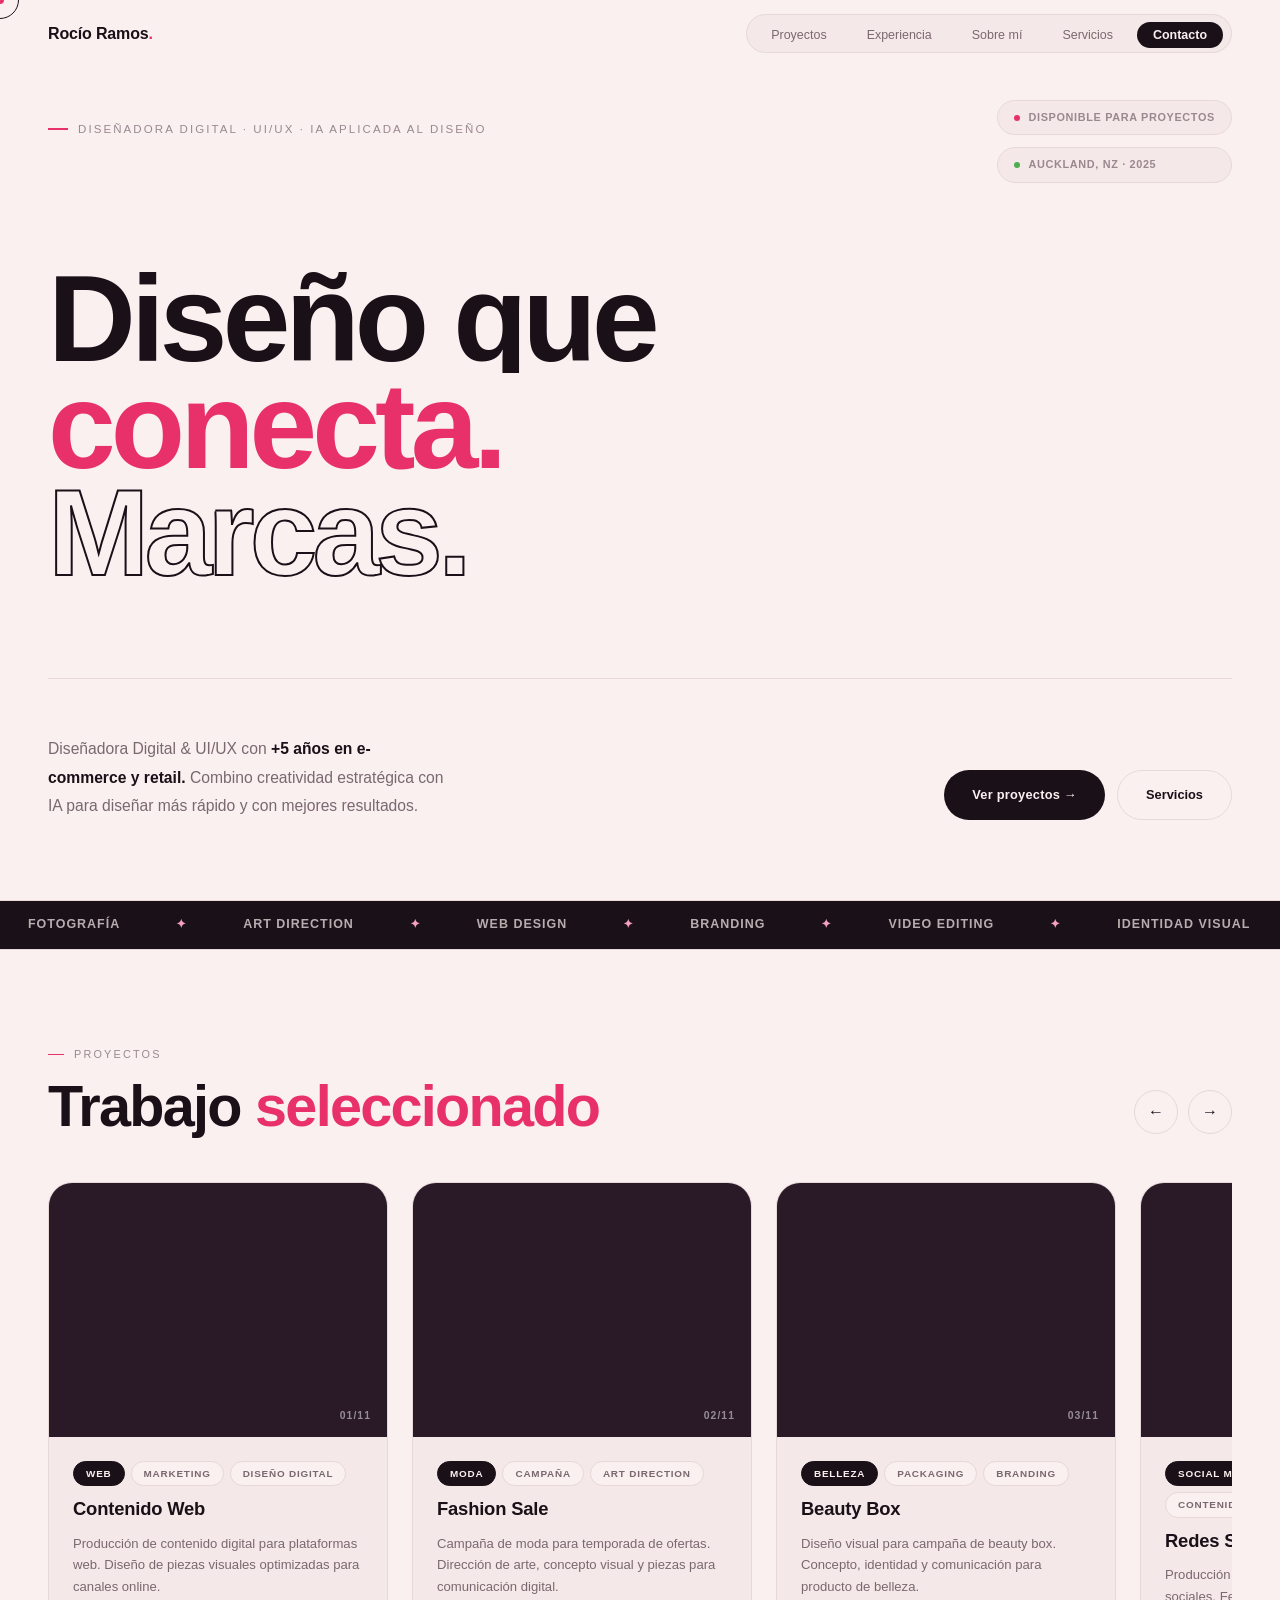
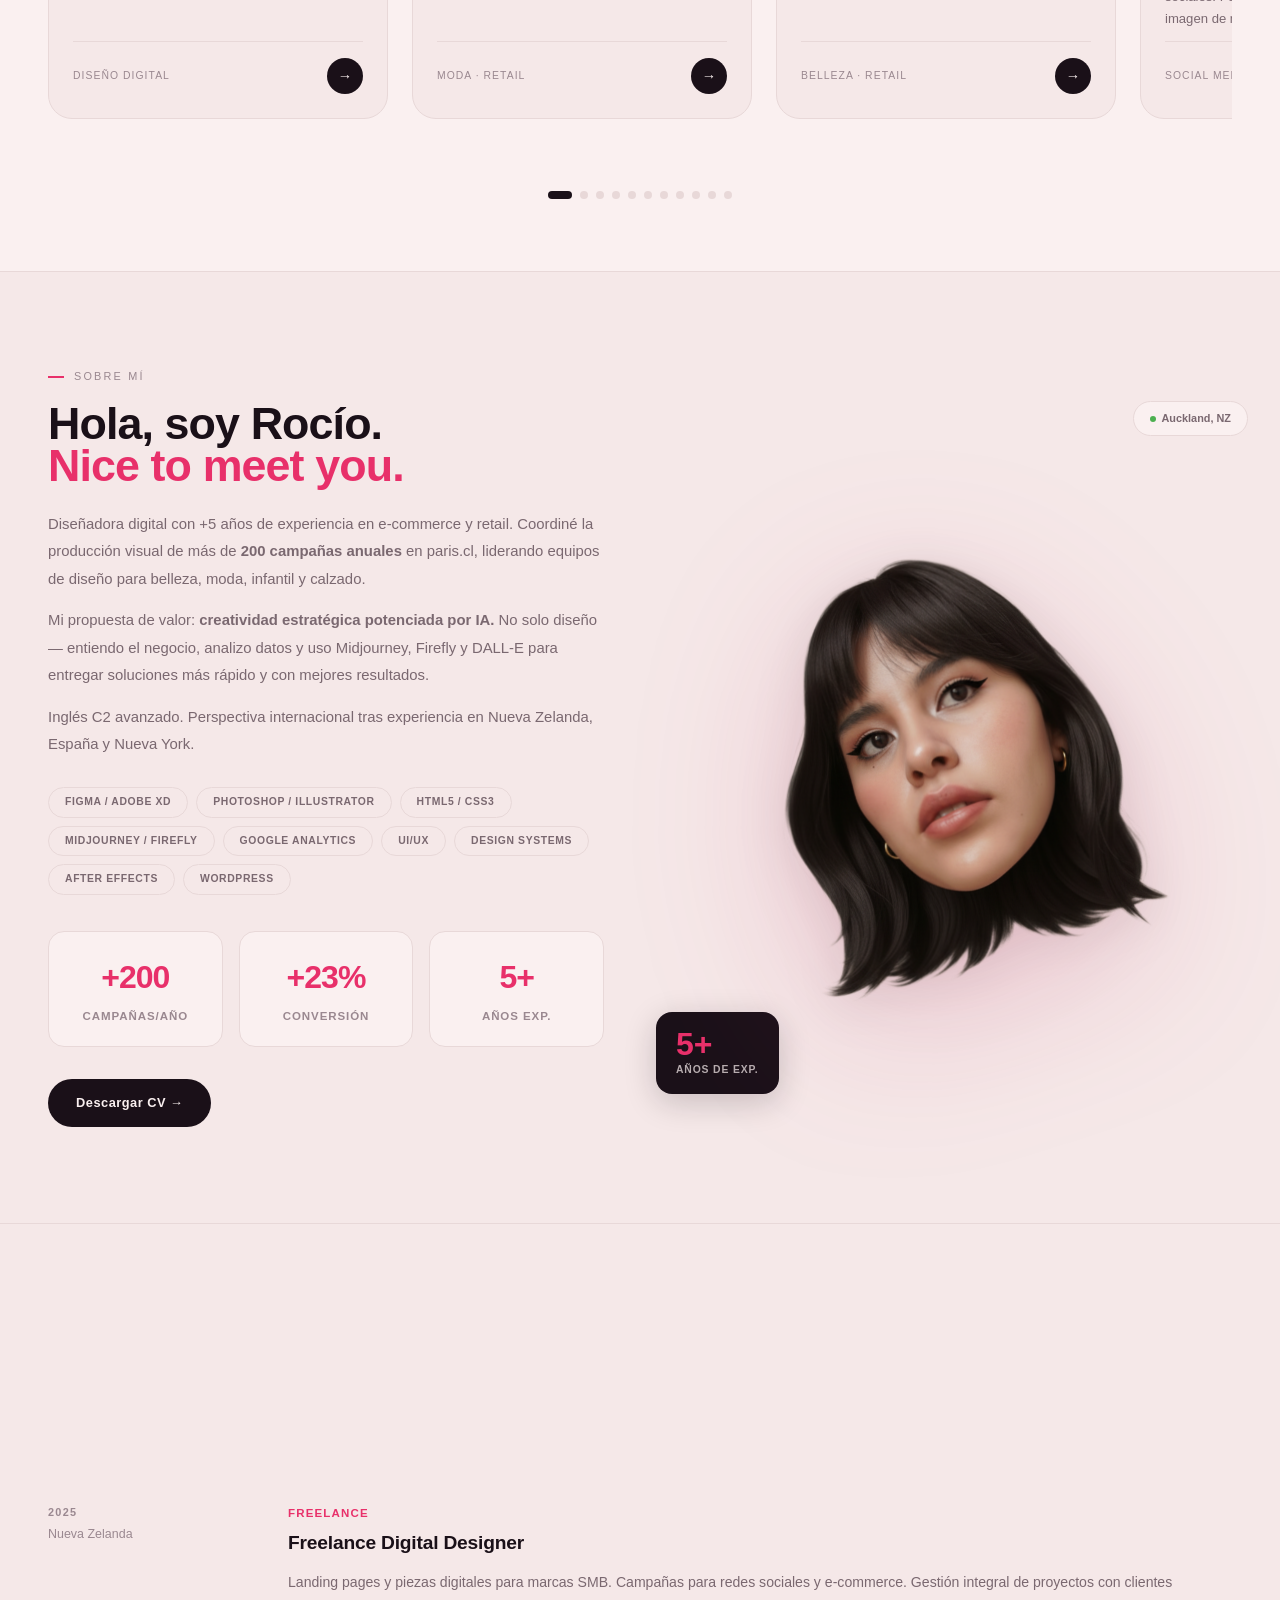
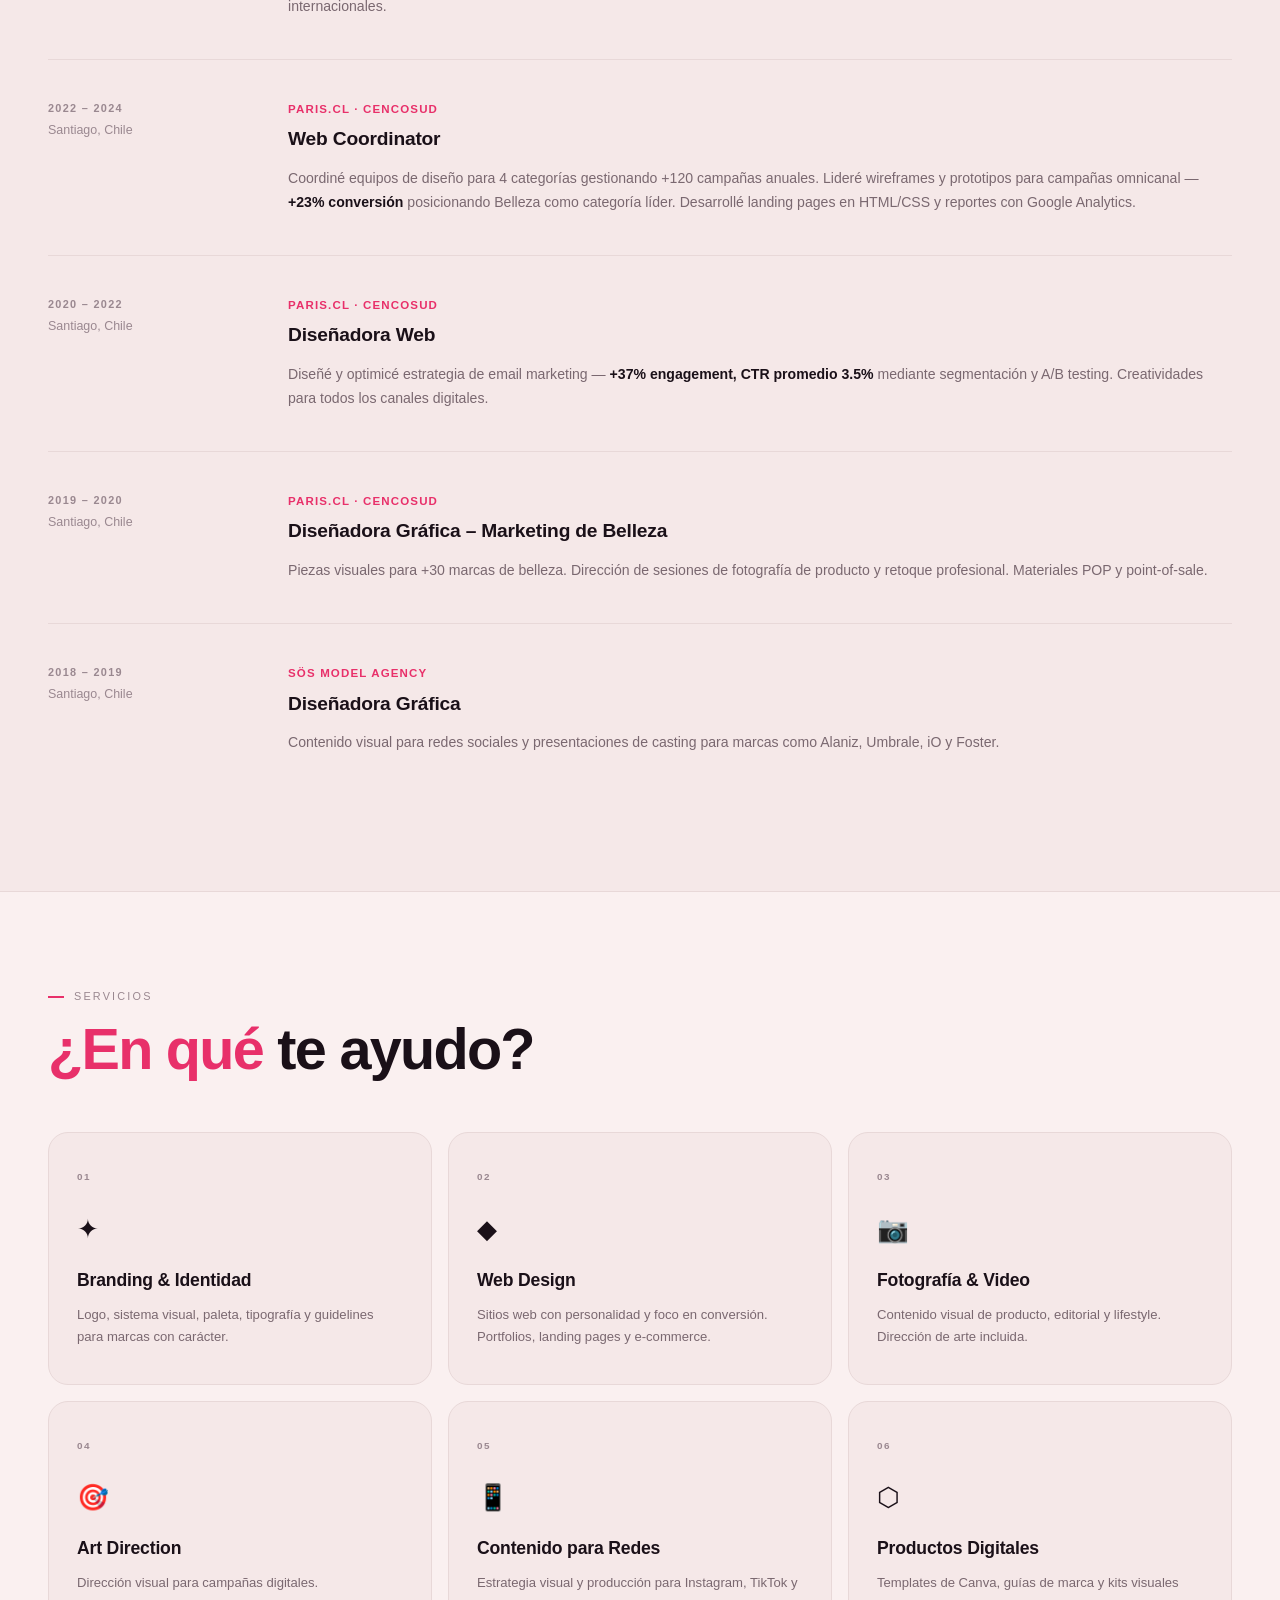
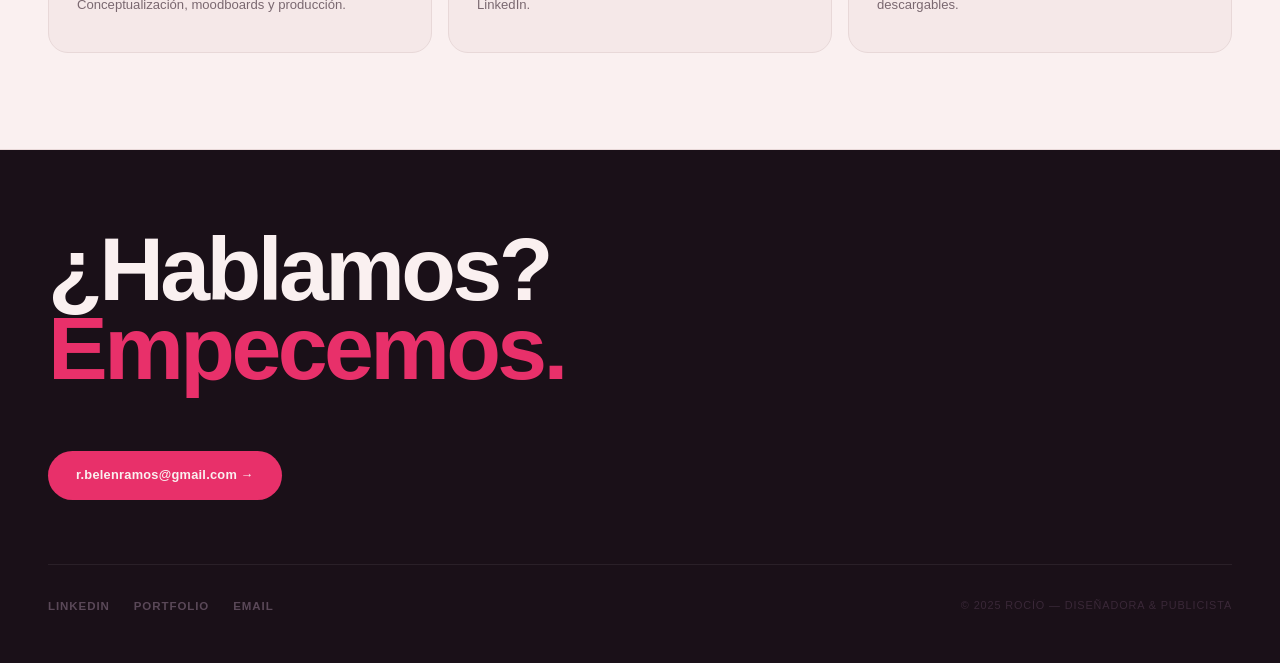
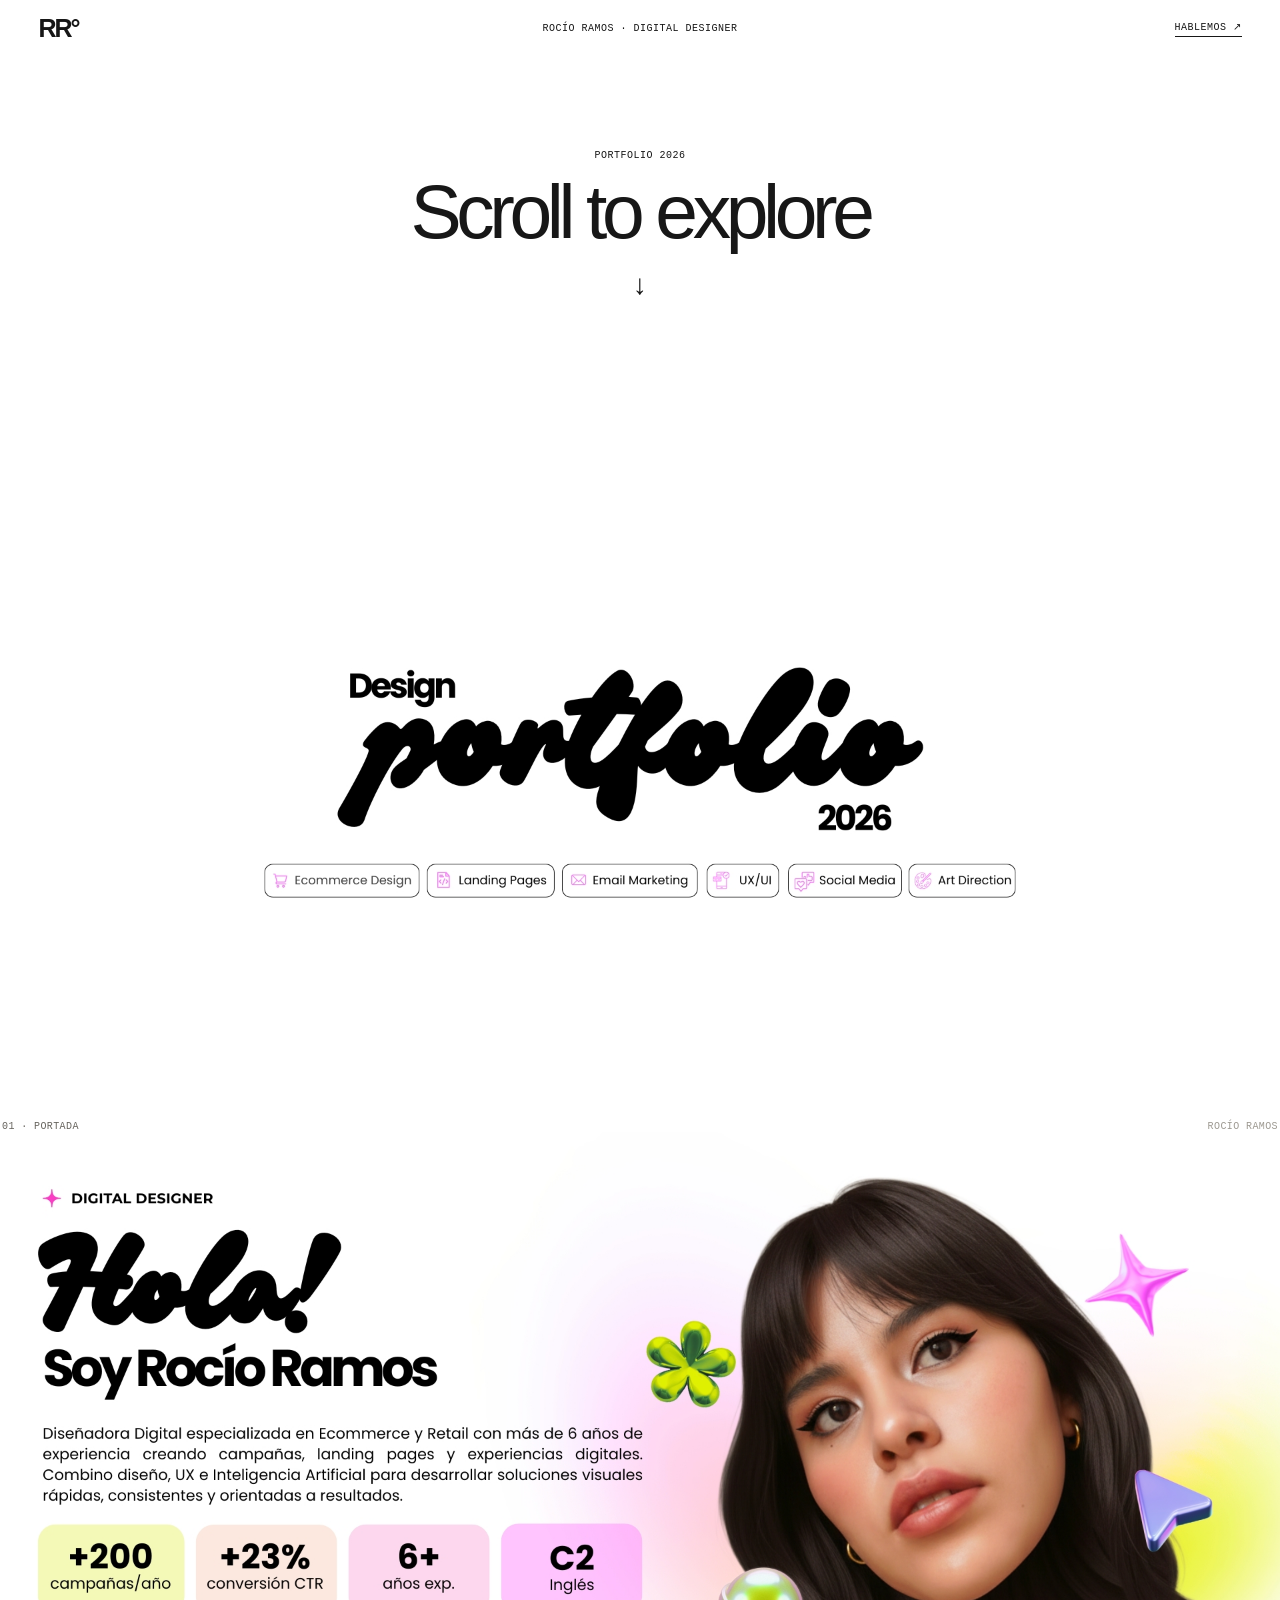
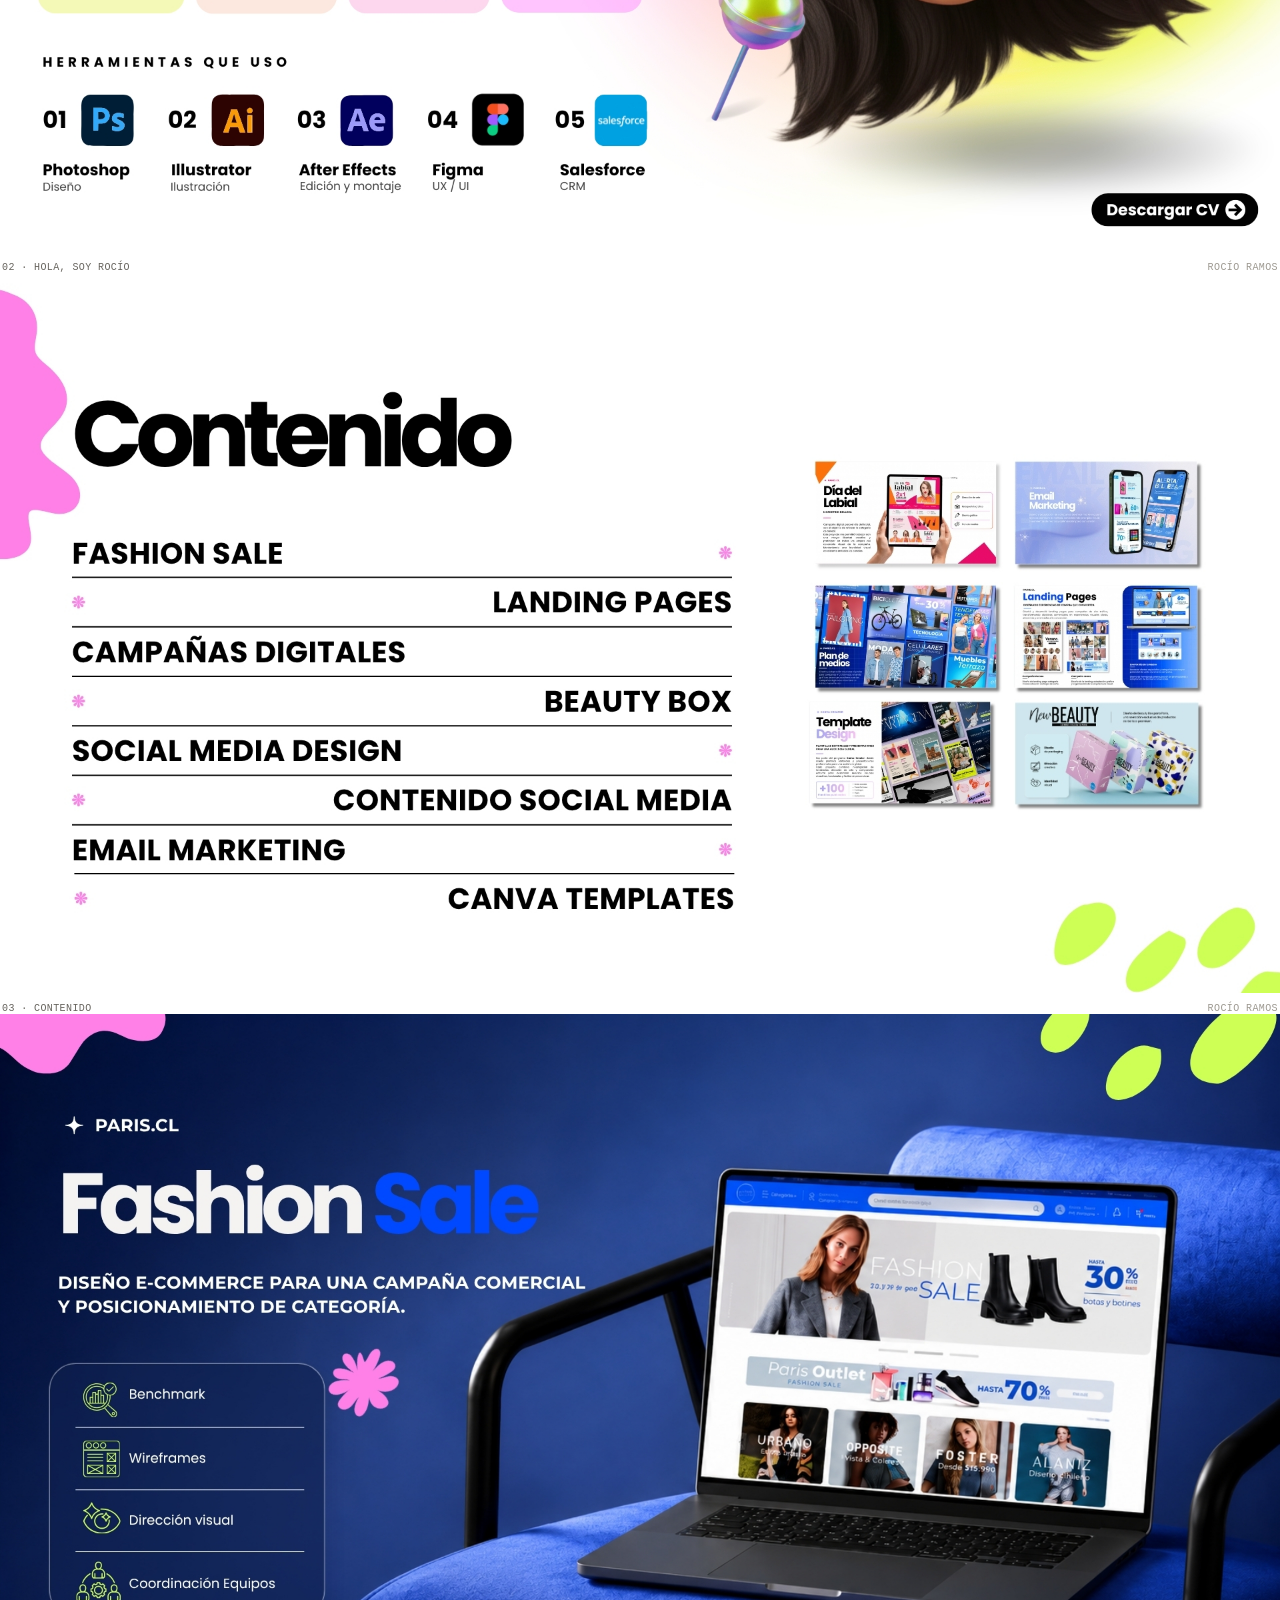
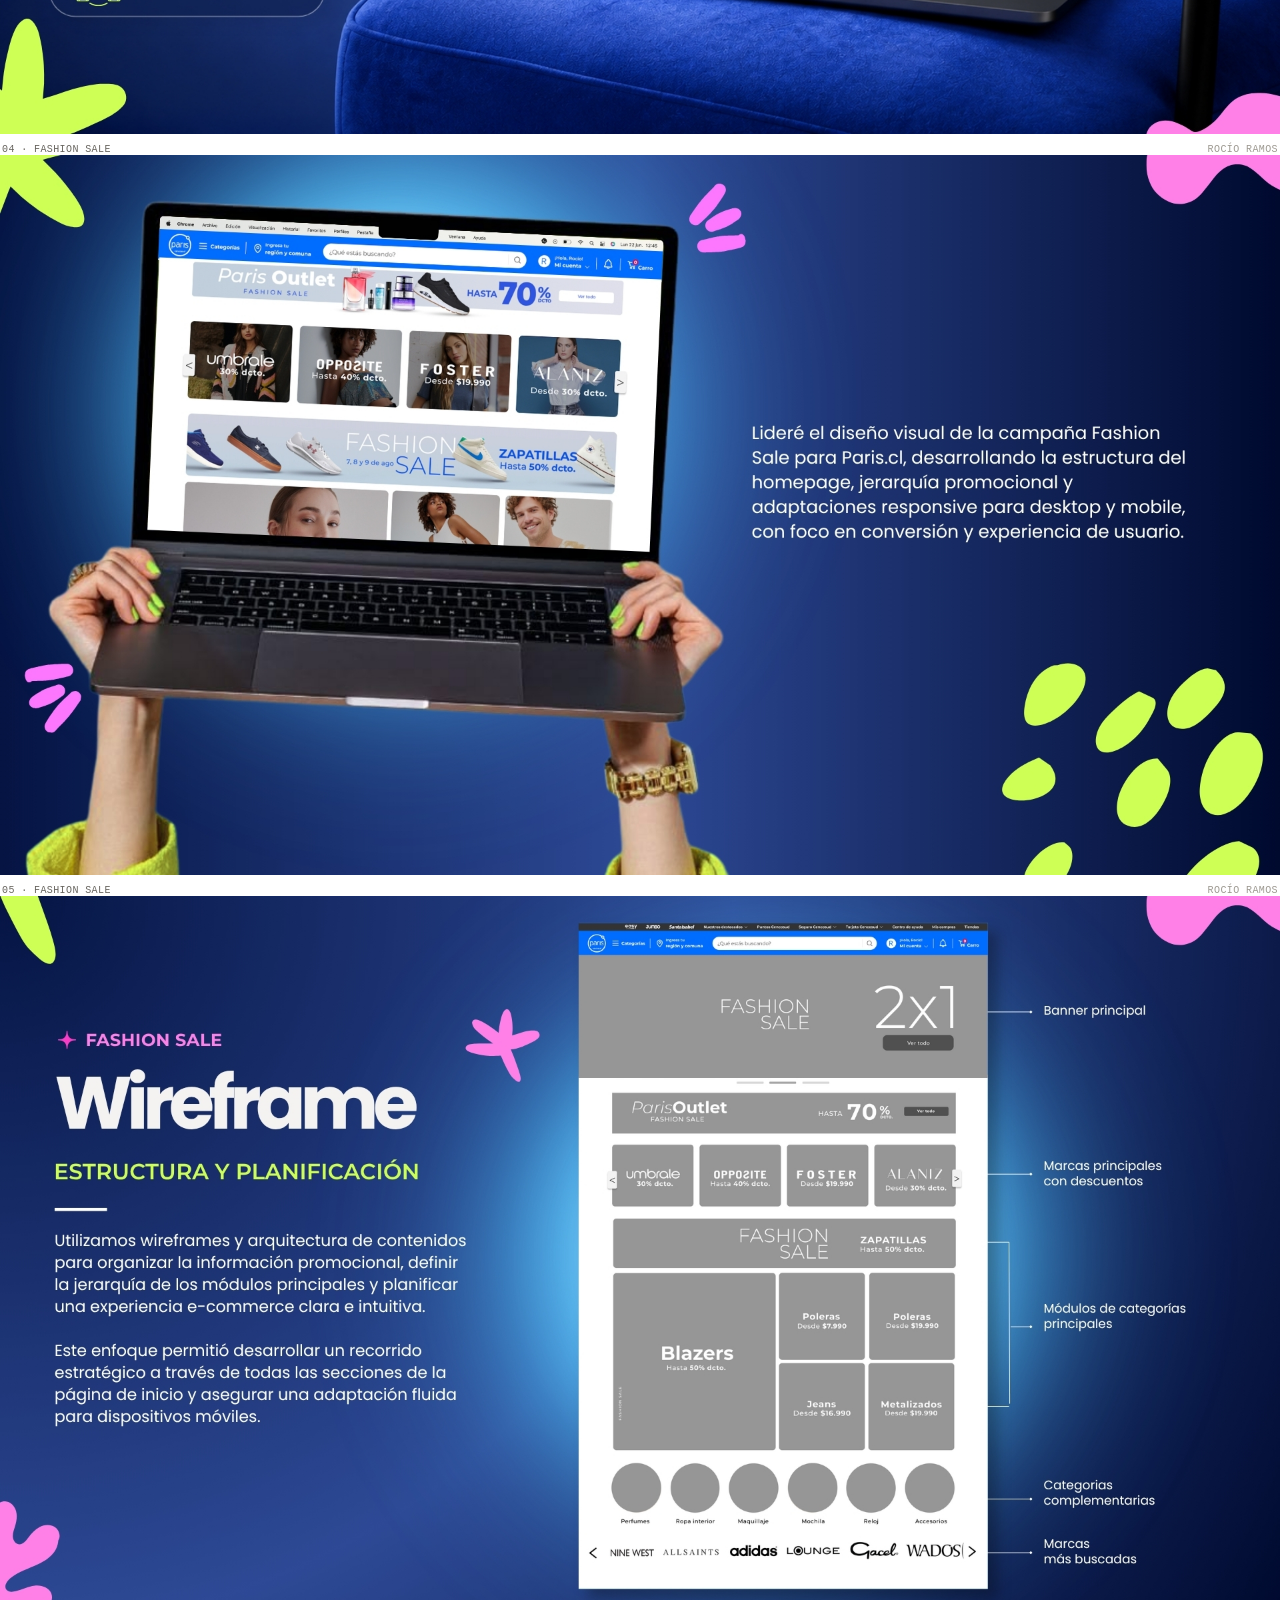
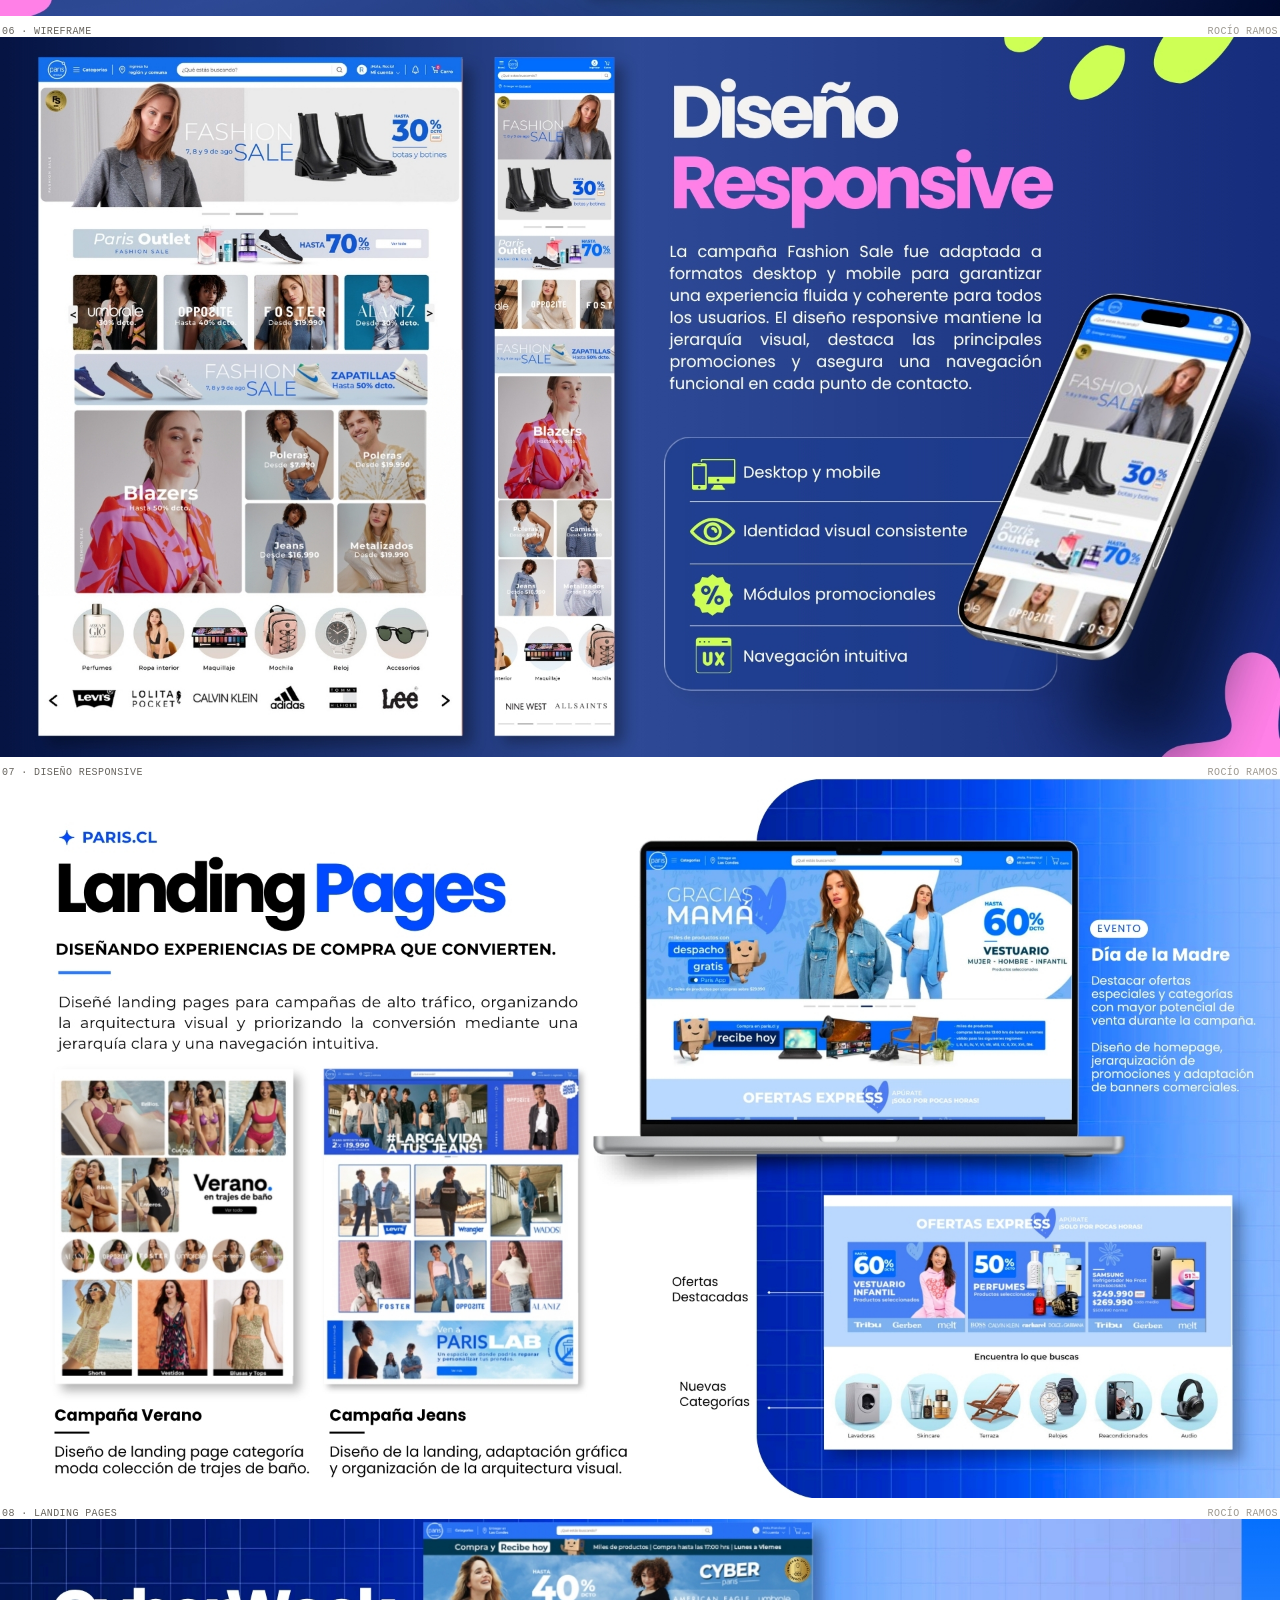
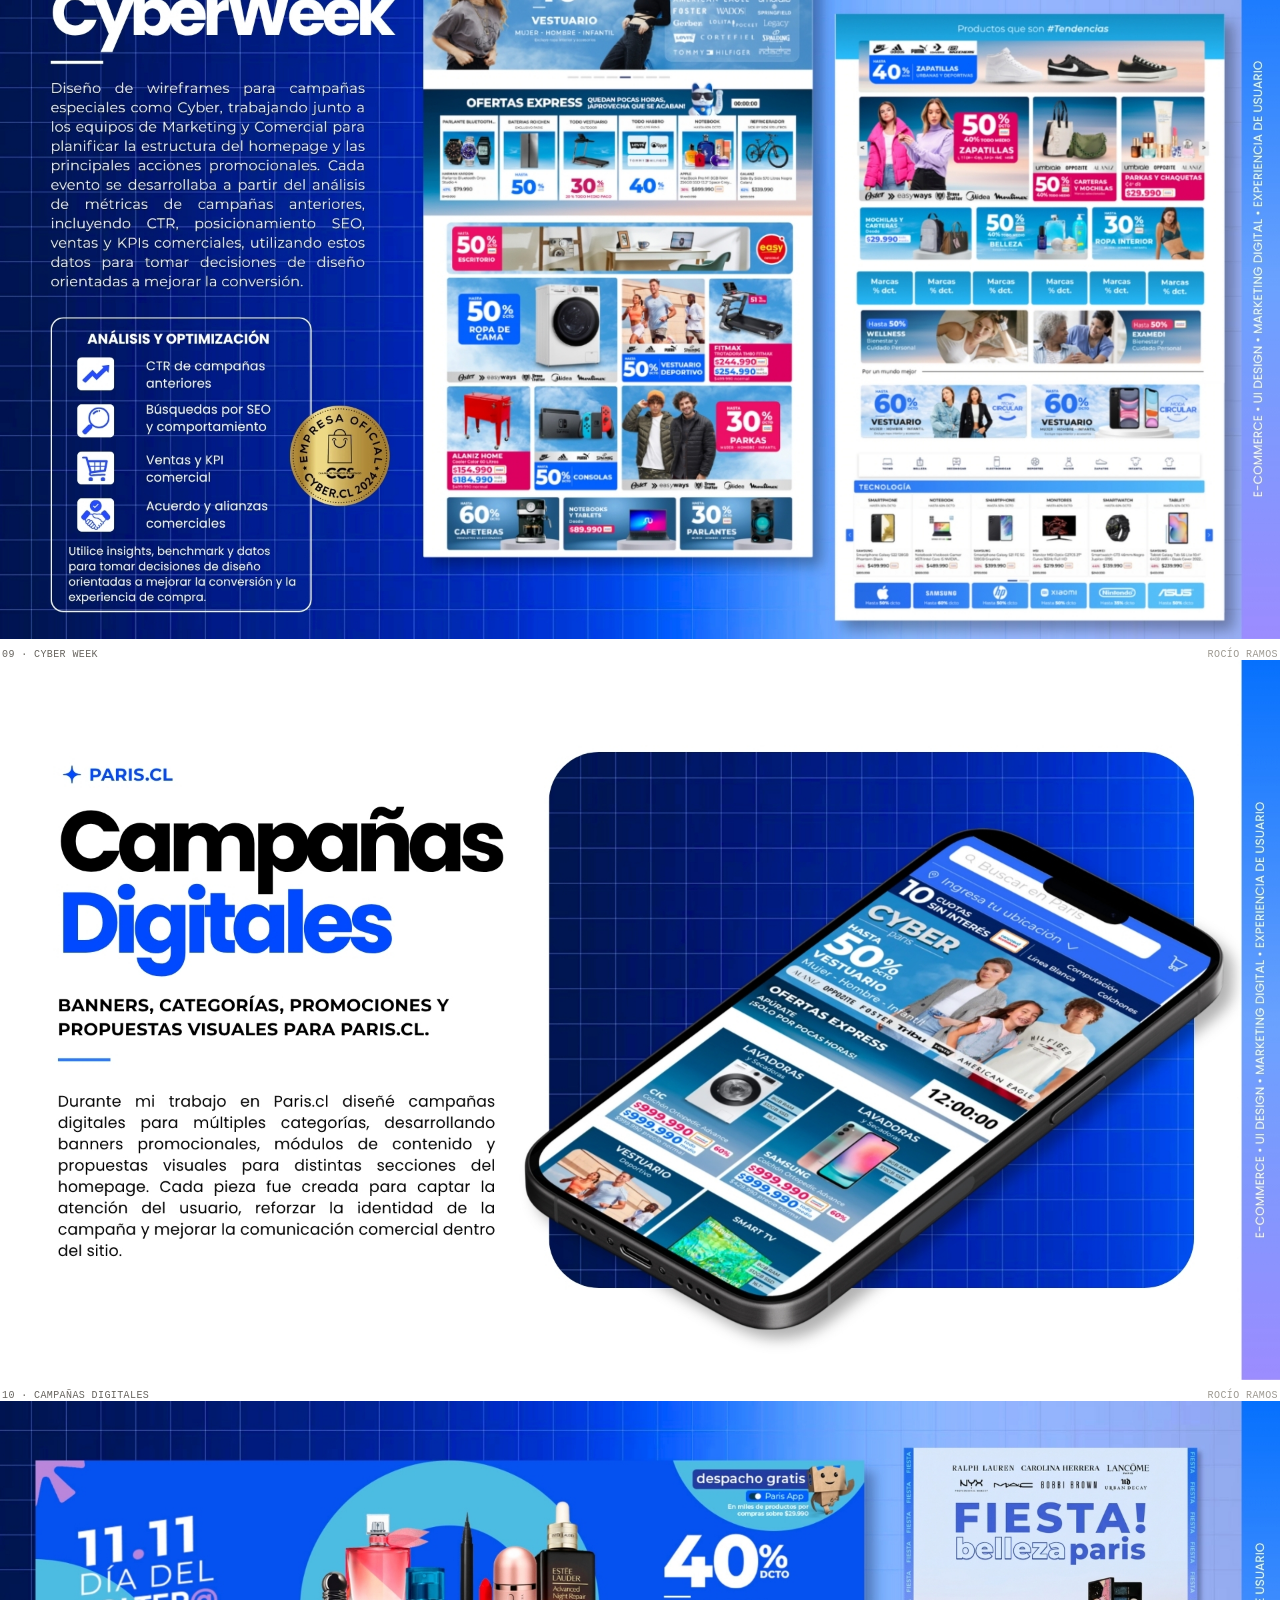
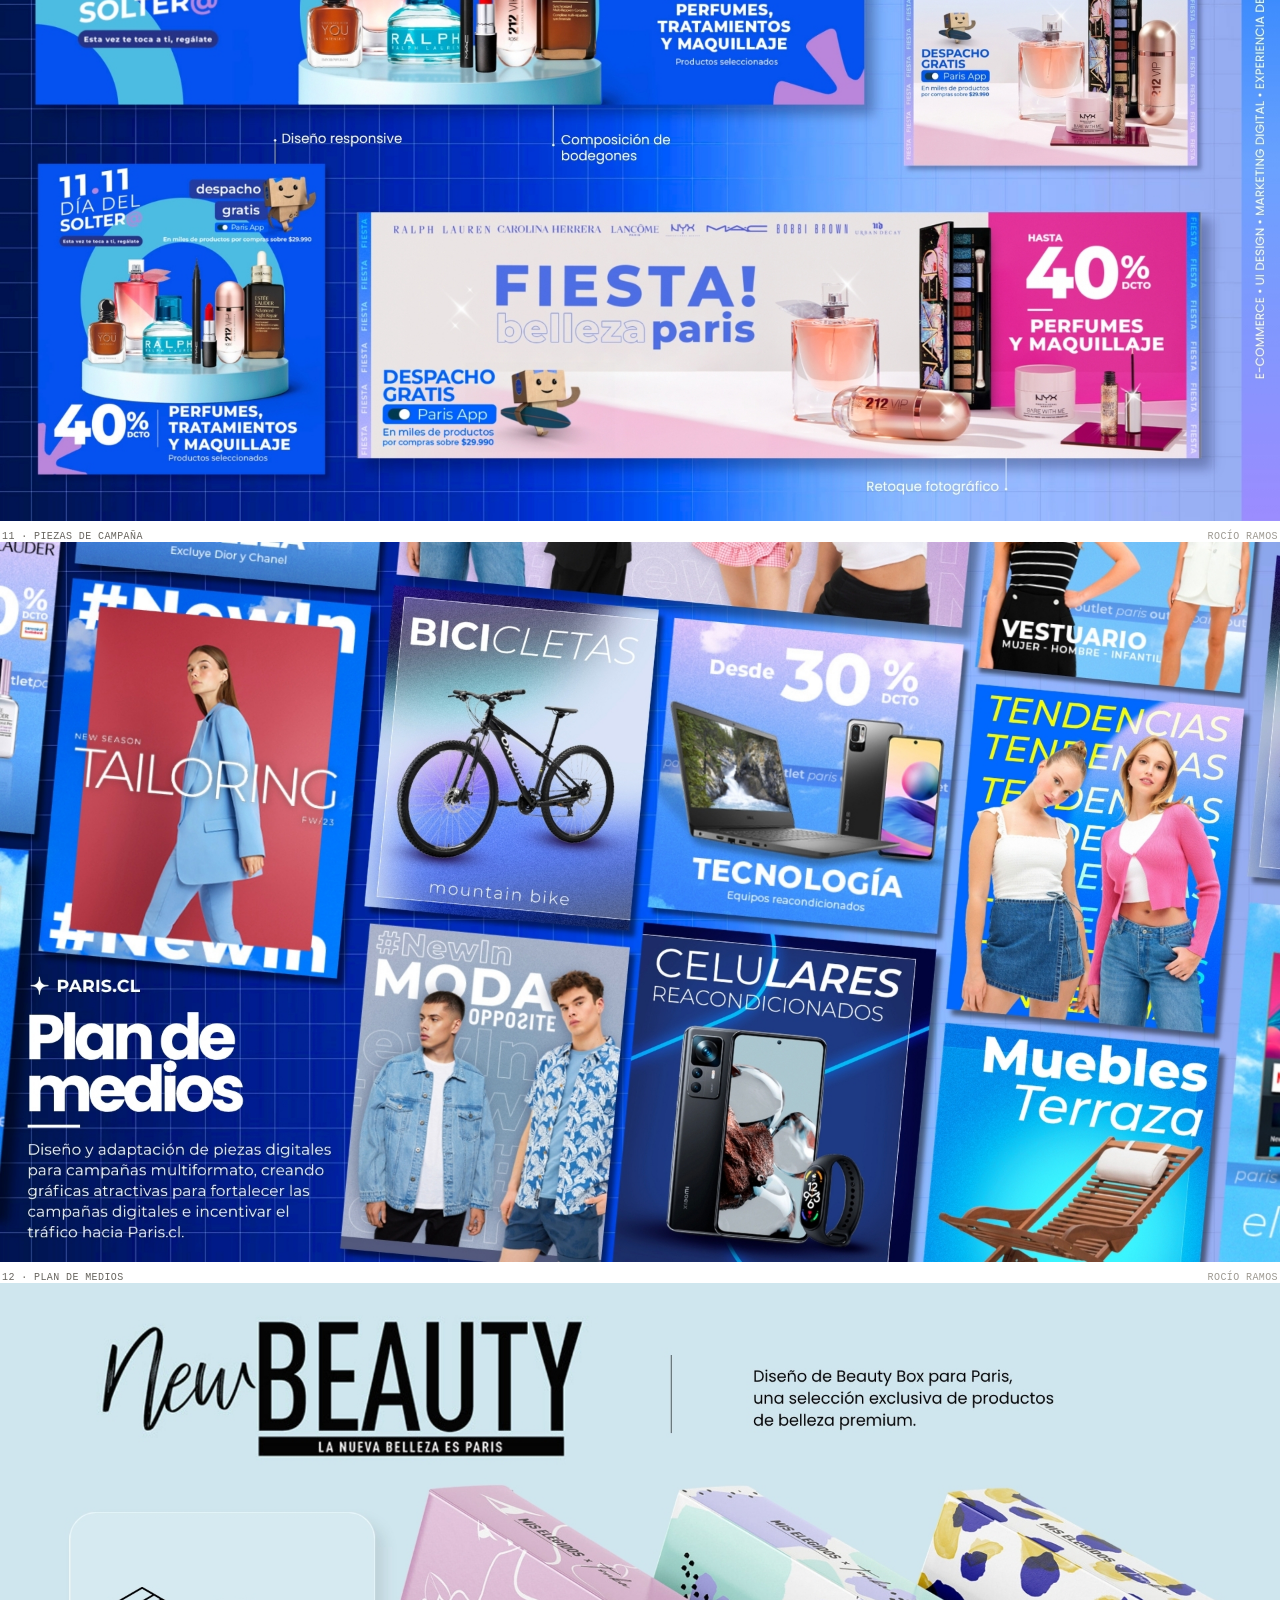
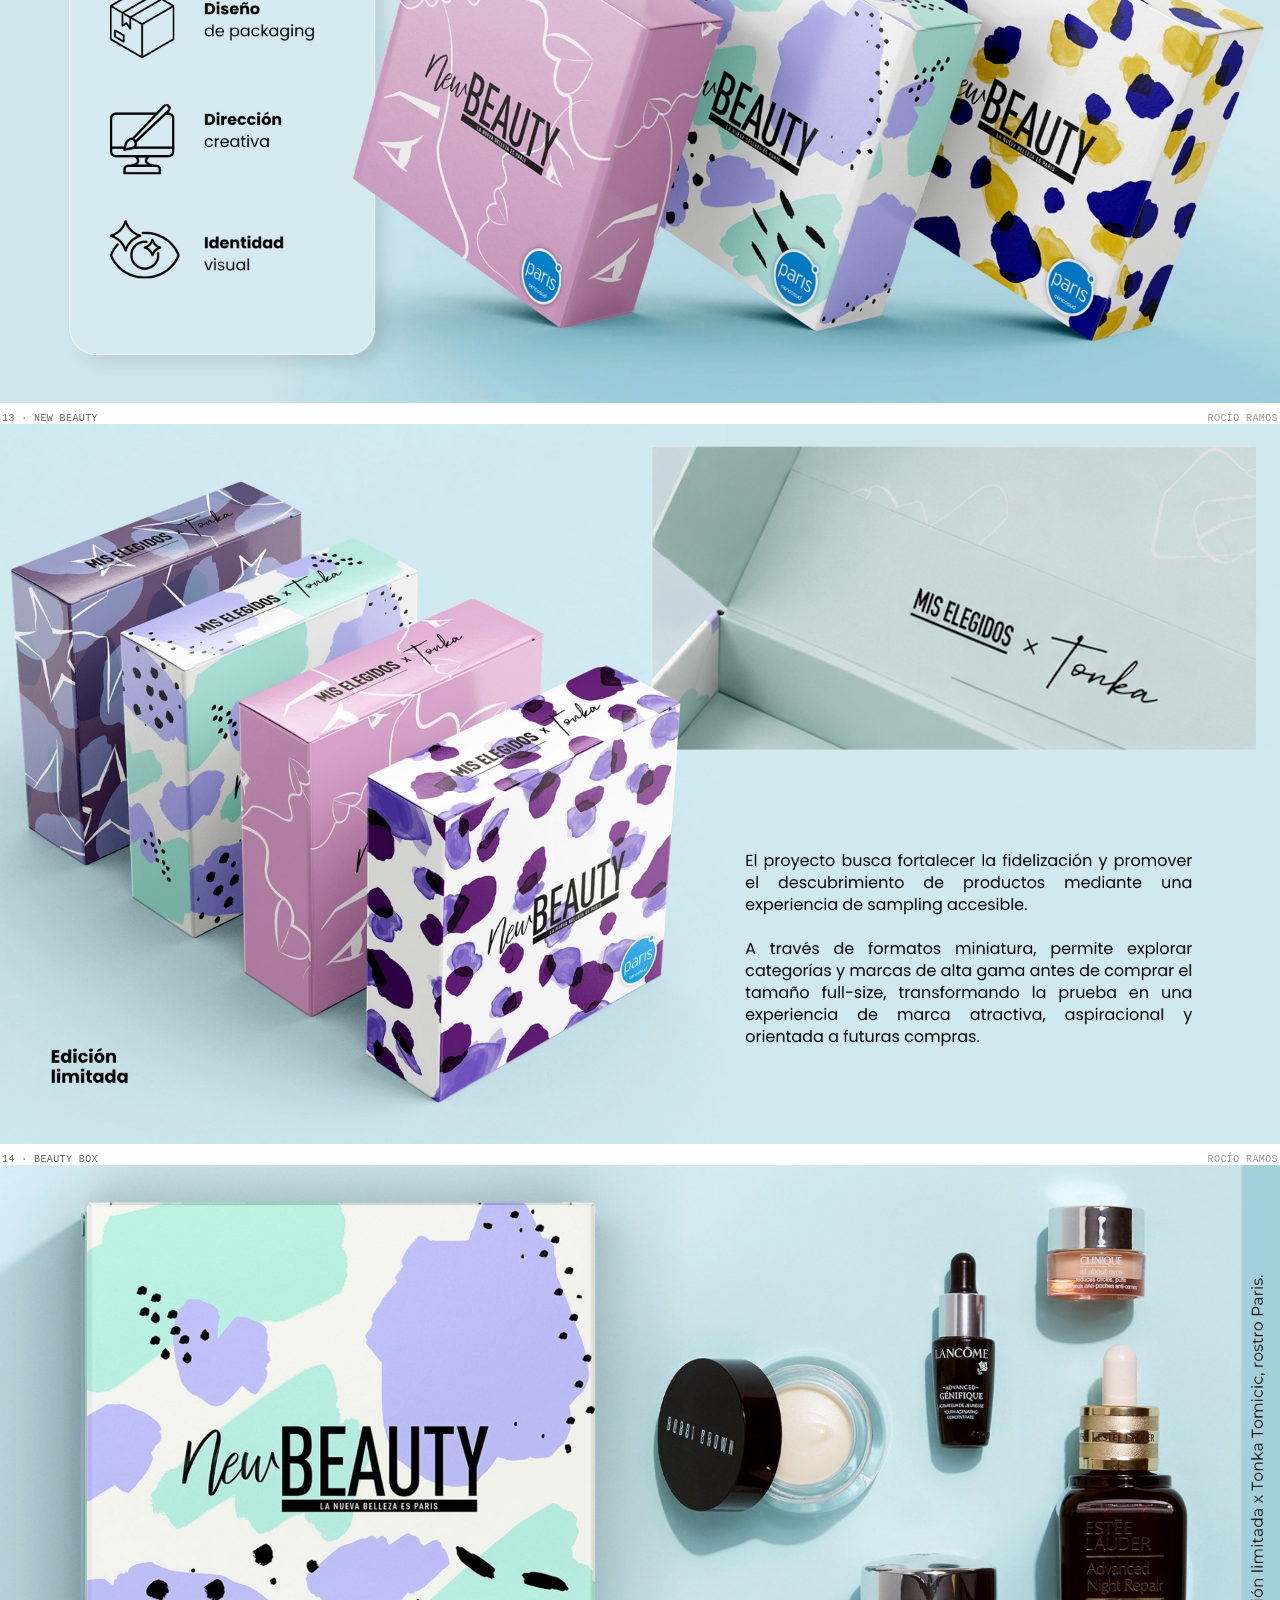
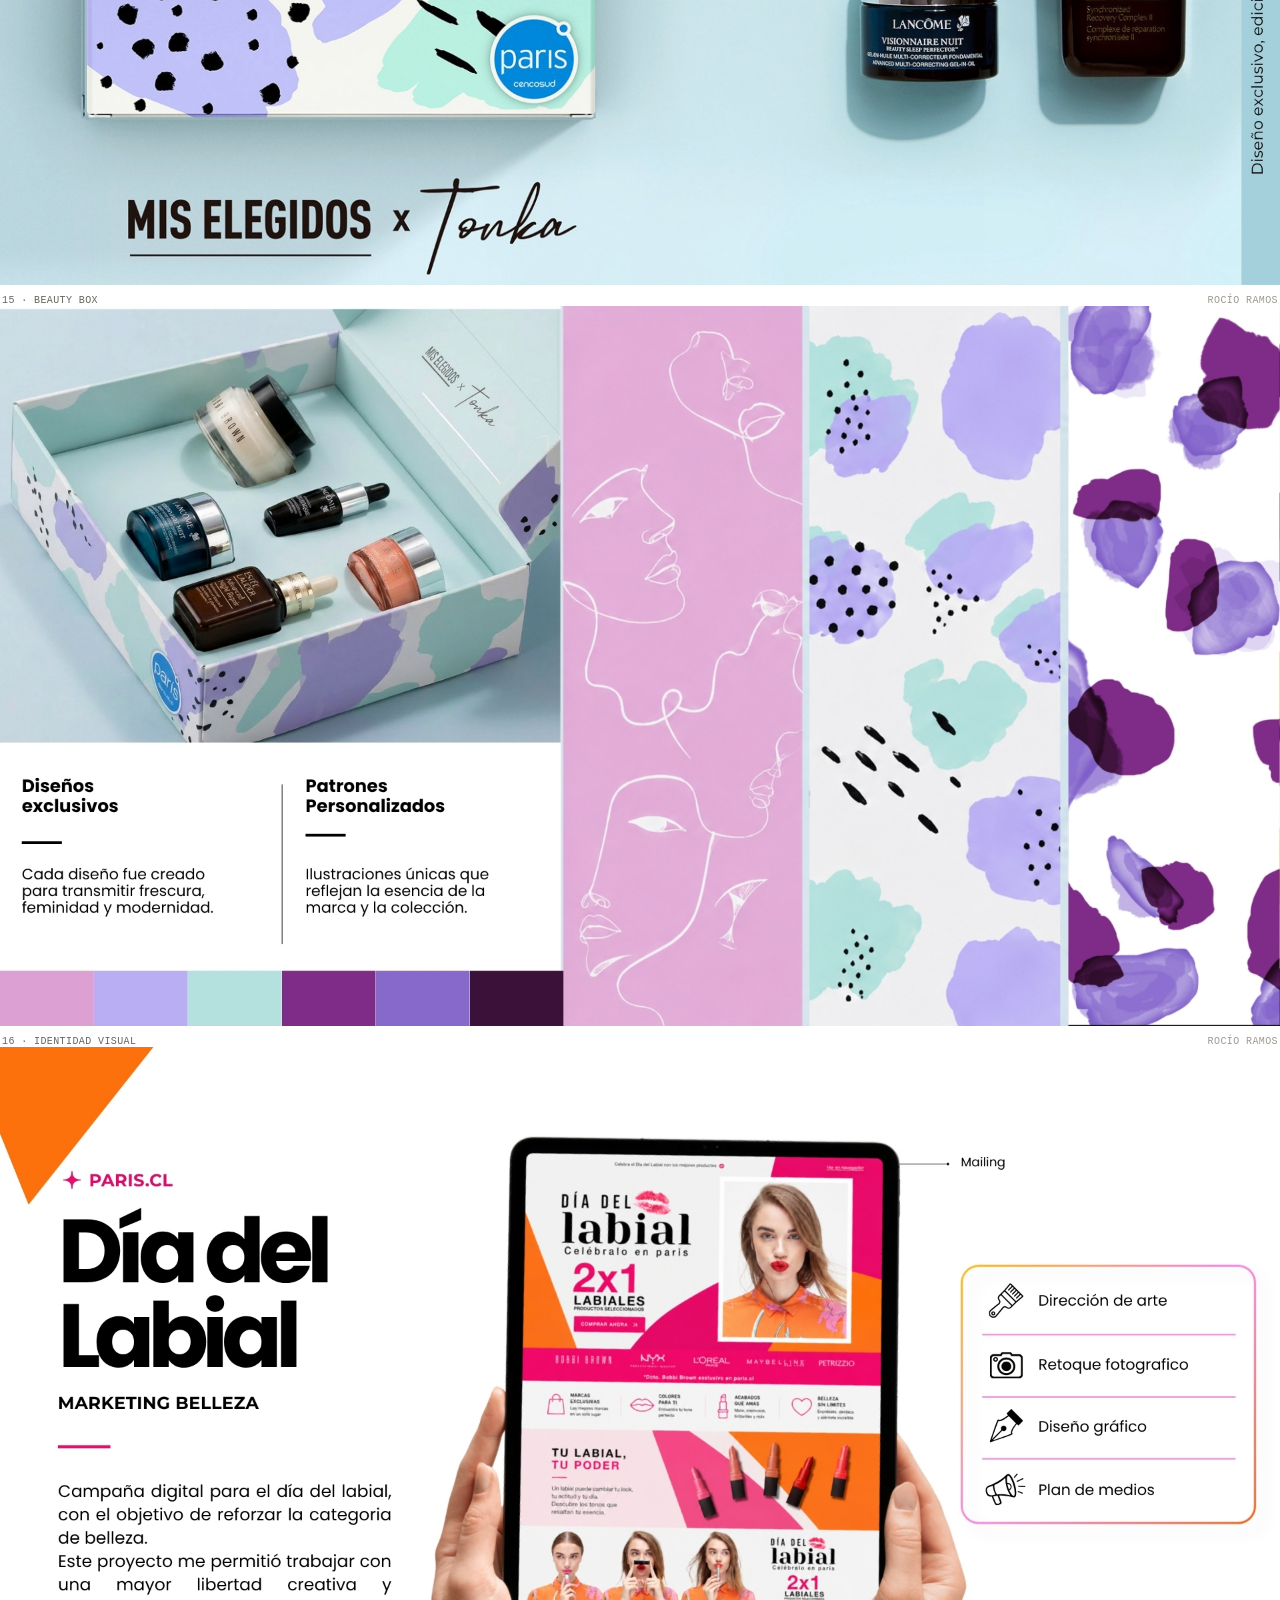
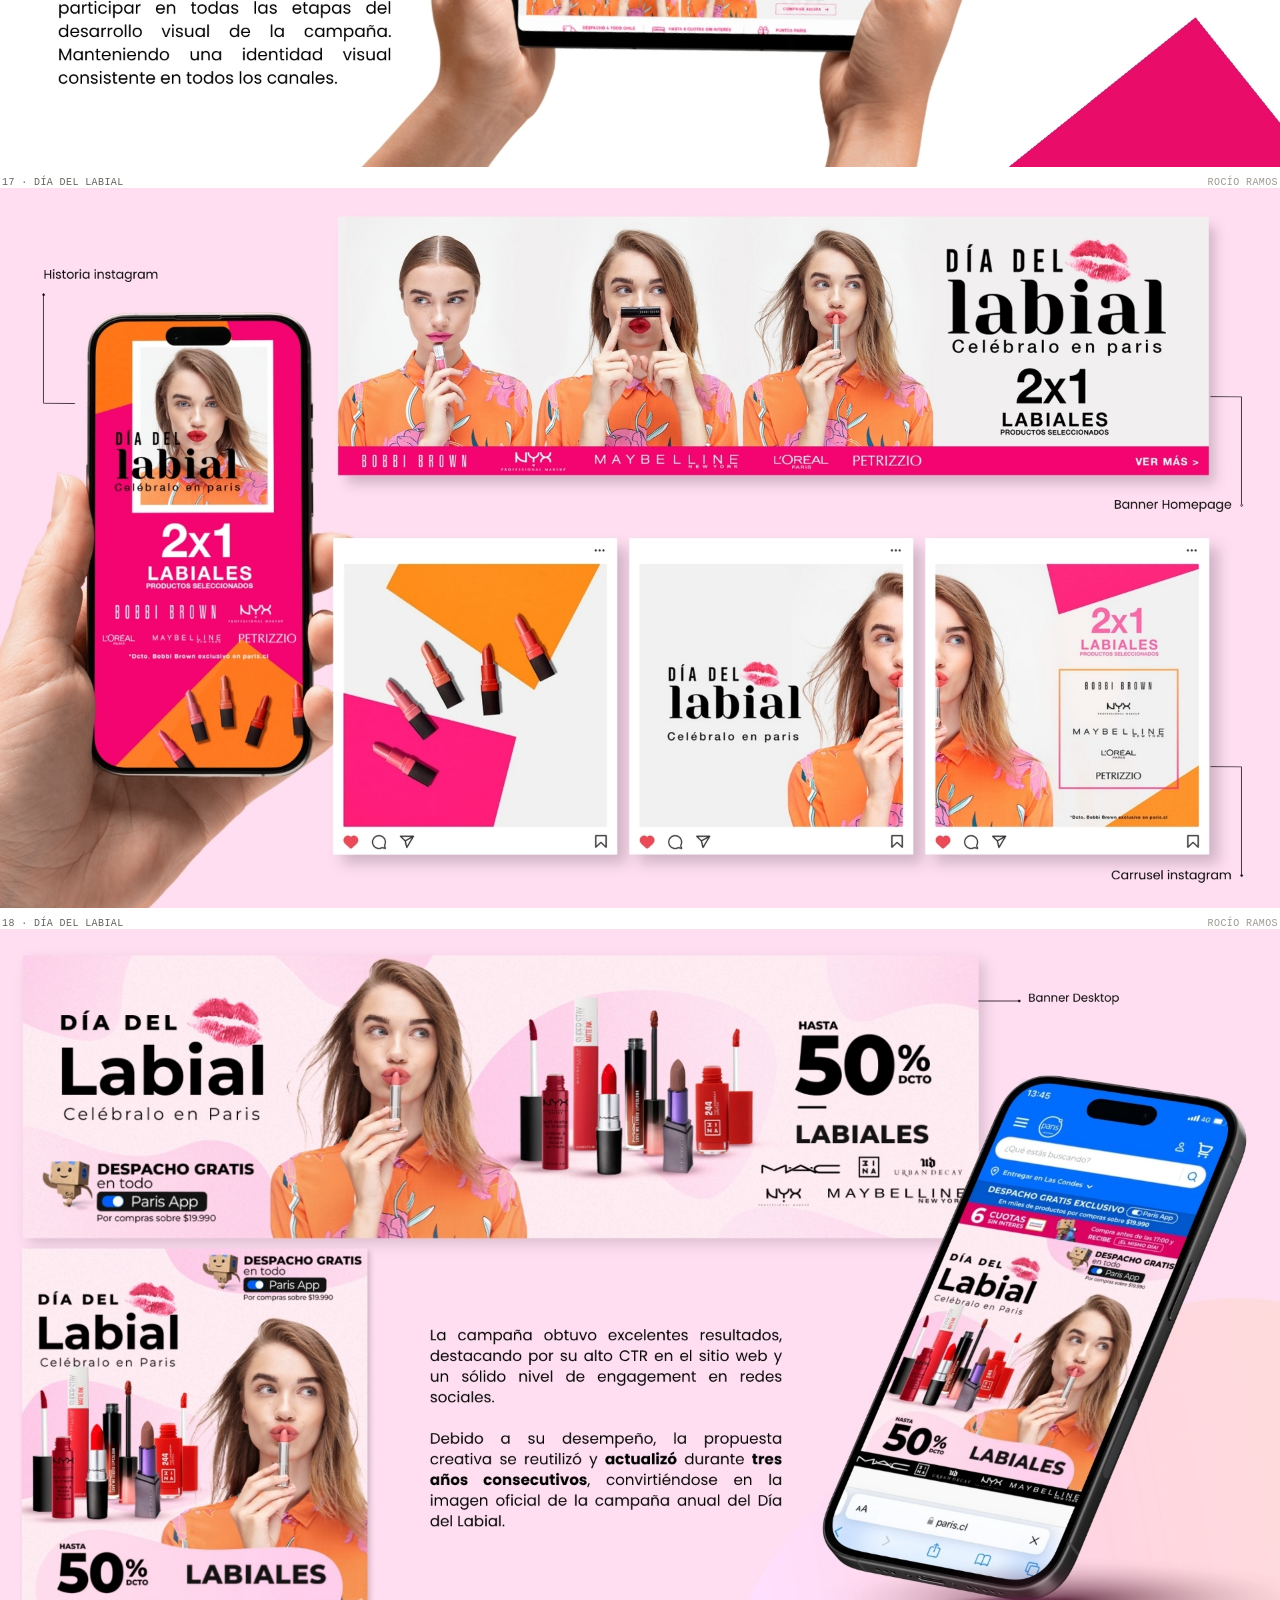
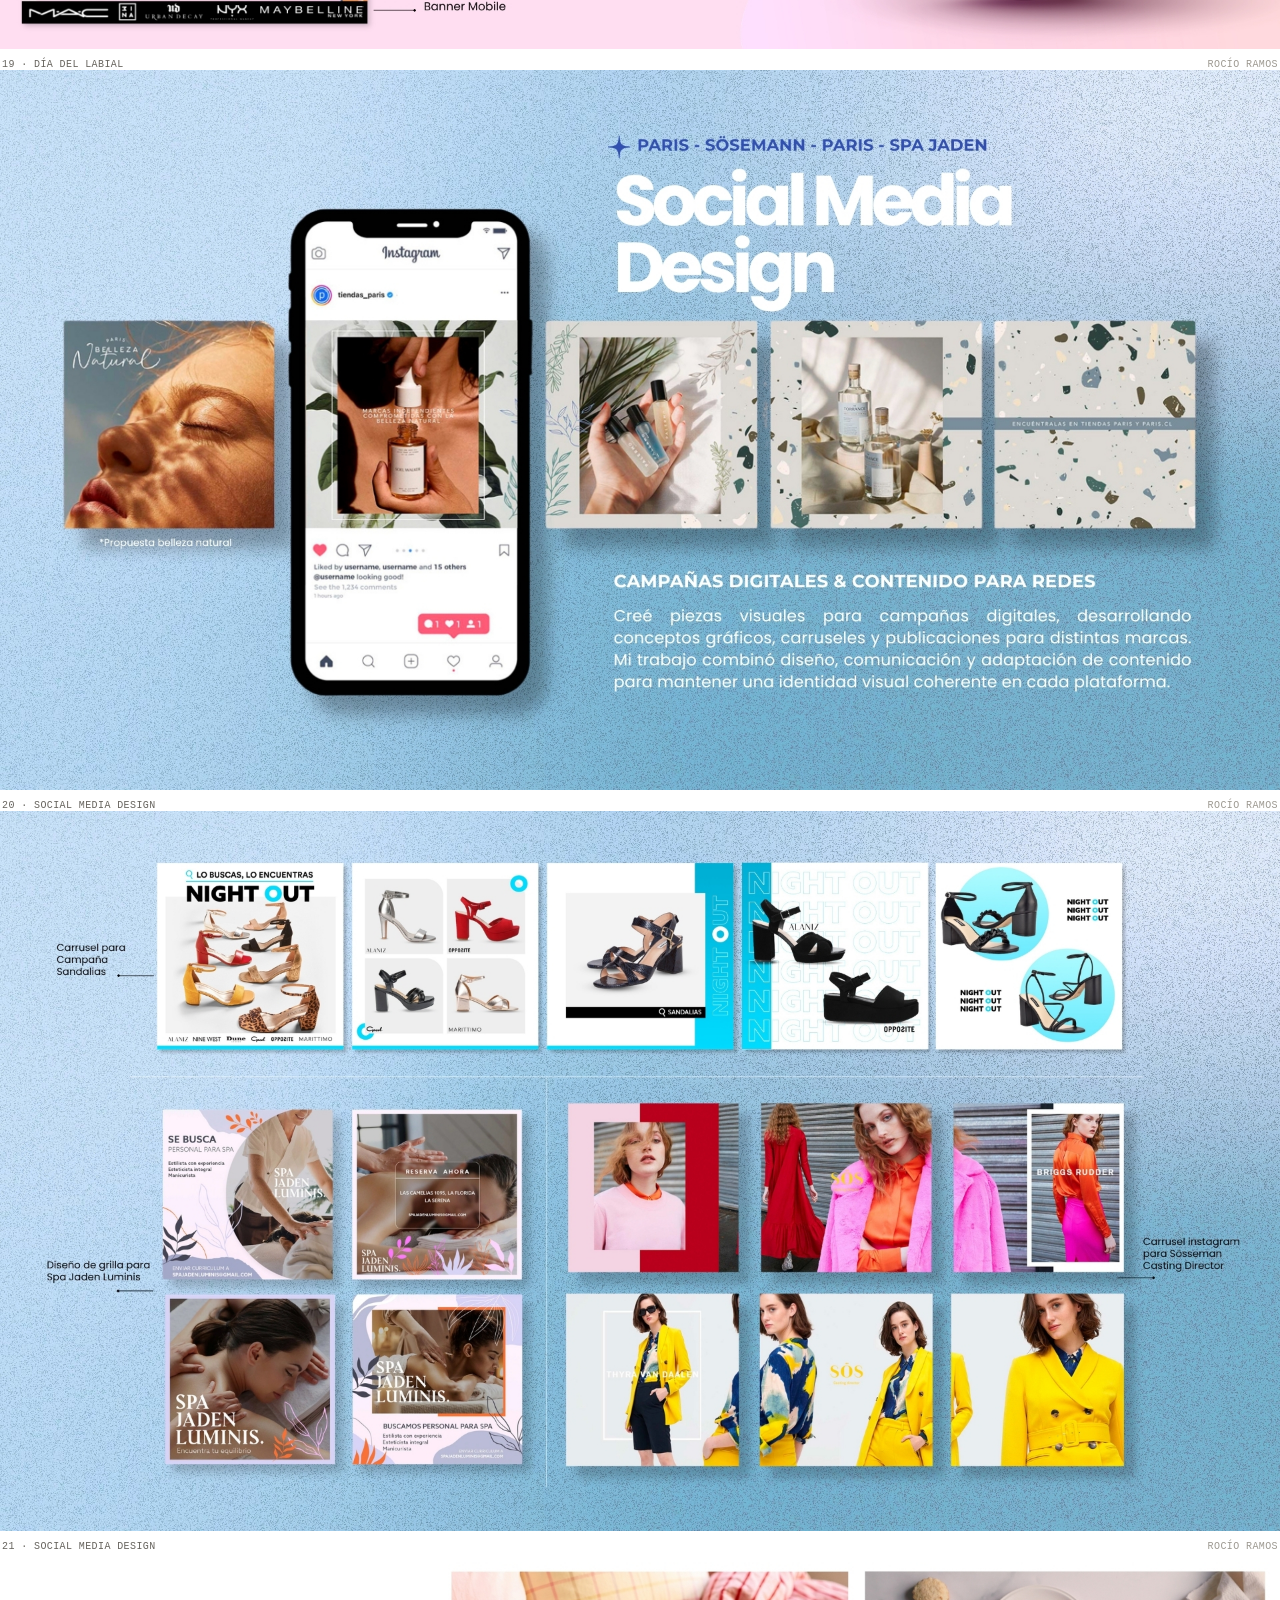
